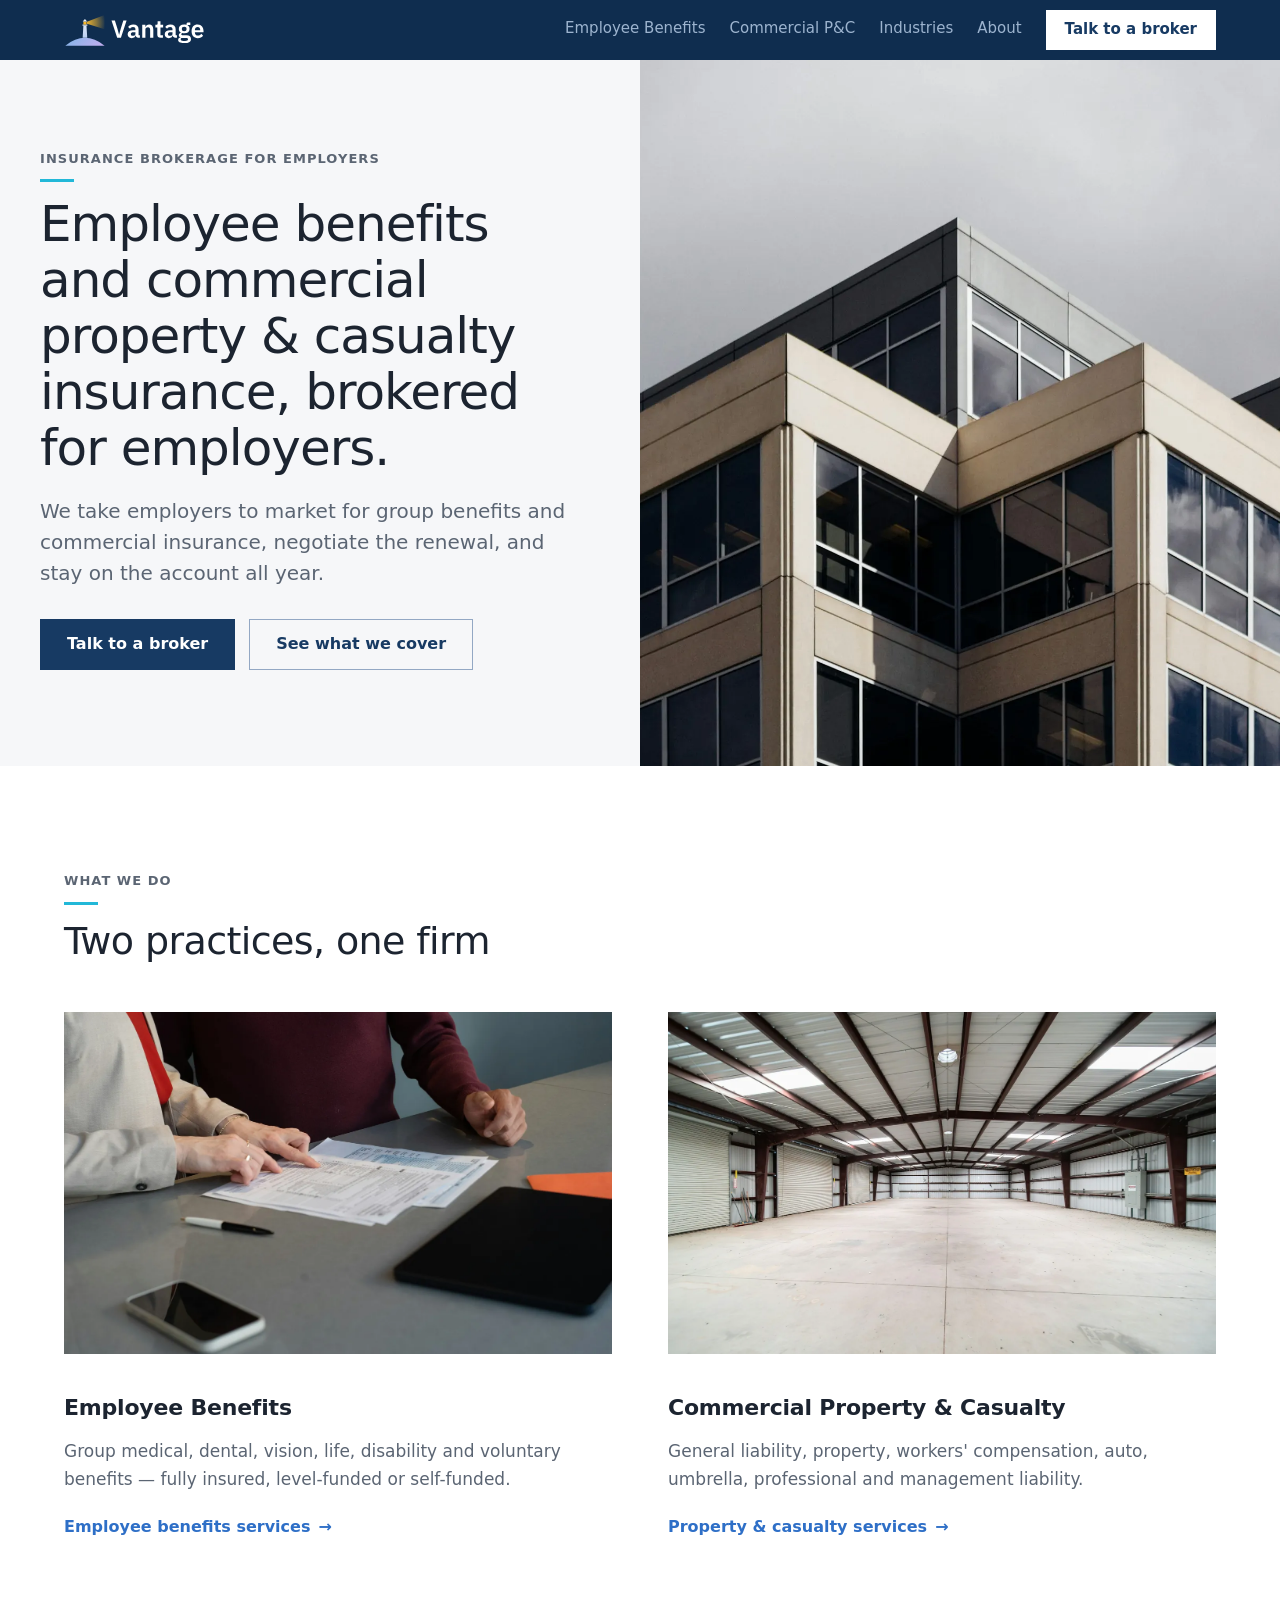
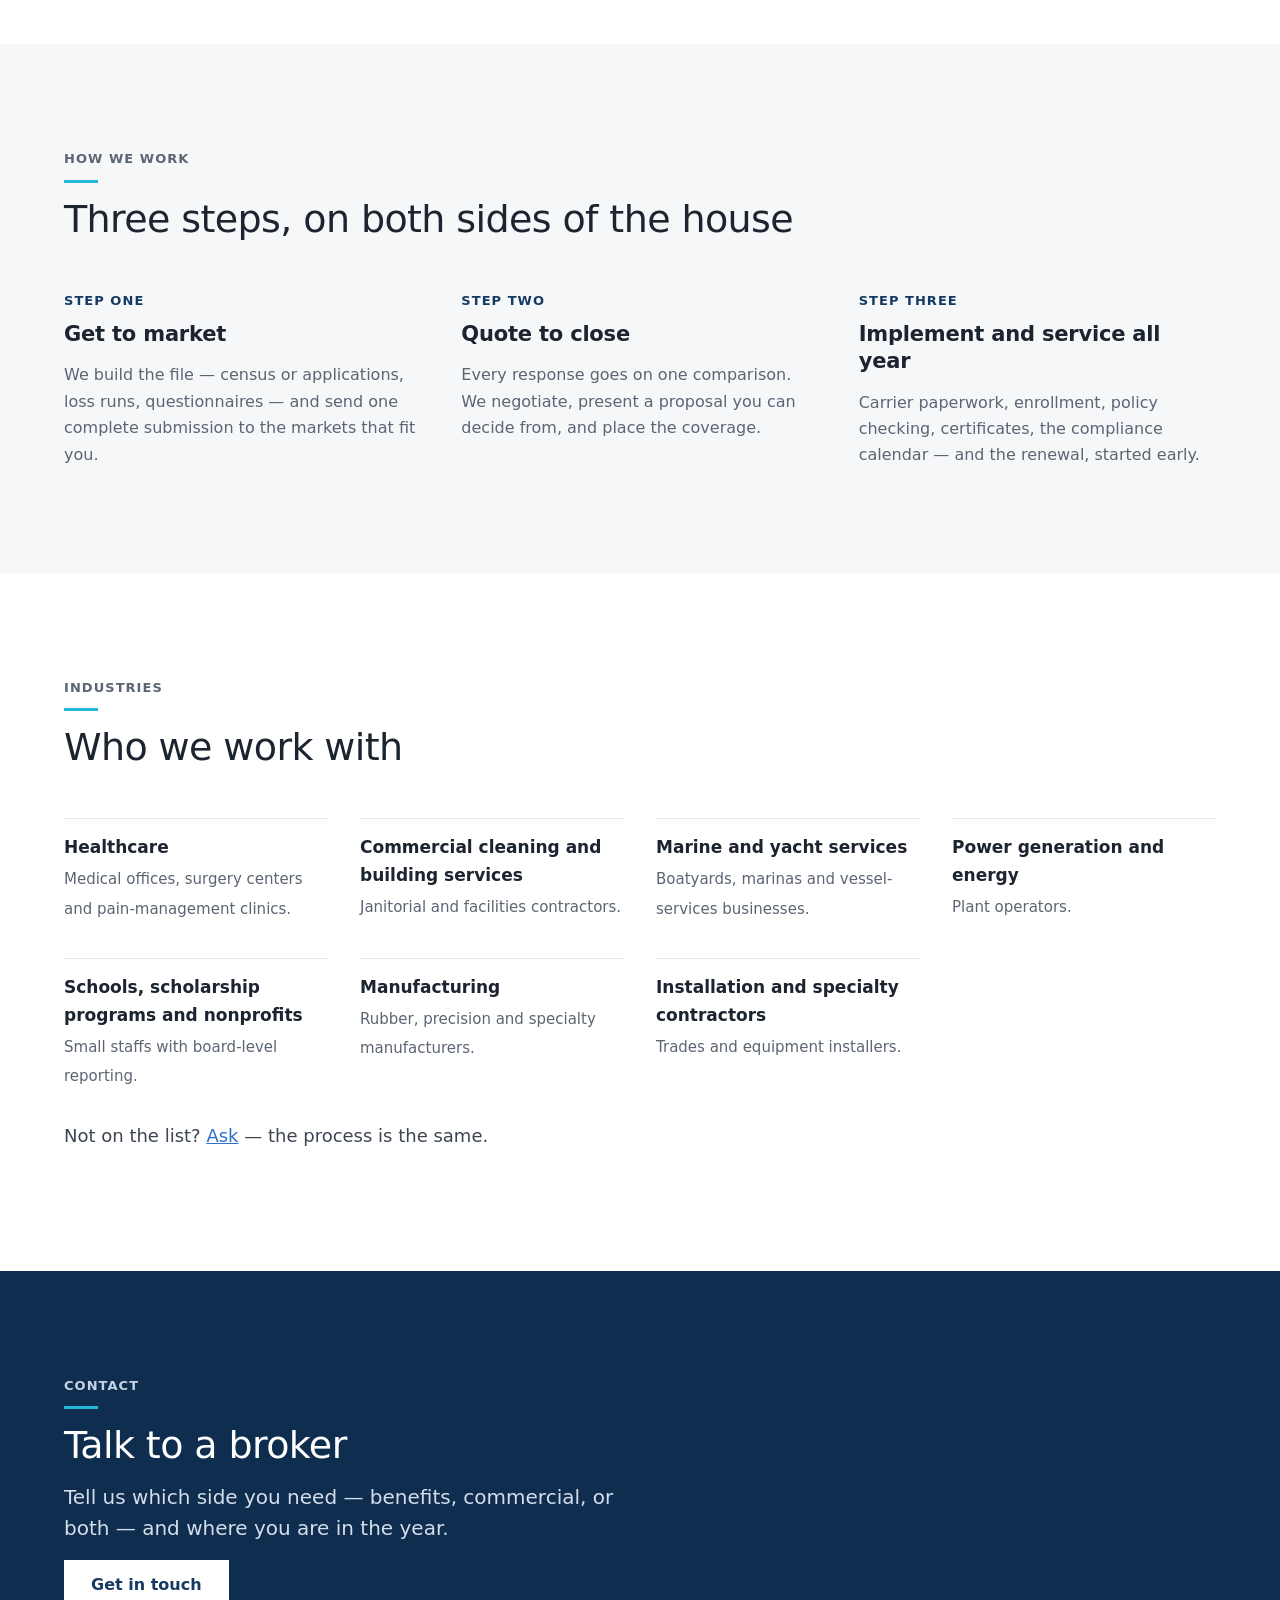
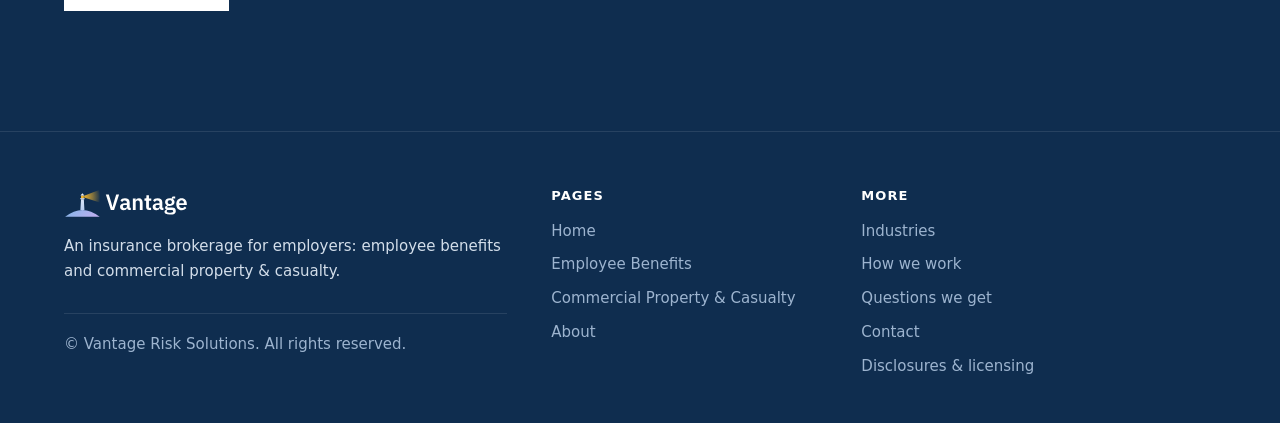
==== index.html @ 8fdfc2df "informational site" ====
<!DOCTYPE html>
<html lang="en">
<head>
  <meta charset="utf-8">
  <meta name="viewport" content="width=device-width, initial-scale=1">
  <title>Vantage Risk Solutions — Employee Benefits &amp; Commercial Property &amp; Casualty Insurance Brokerage</title>
  <meta name="description" content="Insurance brokerage for employers: group employee benefits and commercial property &amp; casualty, marketed, placed and serviced all year.">
  <meta name="theme-color" content="#0f2d4f">
  <link rel="icon" type="image/svg+xml" href="images/favicon.svg">
  <link rel="icon" type="image/png" sizes="32x32" href="images/favicon-32.png">
  <link rel="apple-touch-icon" href="images/apple-touch-icon.png">
  <link rel="stylesheet" href="styles.css">
</head>
<body>
<a class="skip-link" href="#main">Skip to content</a>

<!-- NAV — the same in all five pages. Change one, change all five. -->
<header class="nav">
  <div class="container">
    <a class="brand" href="index.html">
      <img class="brand-logo" src="images/vantage-logo-white.svg" width="217" height="52"
           alt="Vantage Risk Solutions">
    </a>
    <nav aria-label="Main">
      <ul class="nav-links" role="list">
        <li><a href="employee-benefits.html">Employee Benefits</a></li>
        <li><a href="property-casualty.html">Commercial P&amp;C</a></li>
        <li><a href="index.html#industries">Industries</a></li>
        <li><a href="about.html">About</a></li>
      </ul>
    </nav>
    <a class="btn btn-light" href="about.html#contact">Talk to a broker</a>
  </div>
</header>

<main id="main" tabindex="-1">
<section class="hero hero-lg">
  <div class="hero-inner">
    <div class="hero-copy">
      <span class="eyebrow">Insurance brokerage for employers</span>
      <h1>Employee benefits and commercial property &amp; casualty insurance, brokered for employers.</h1>
      <p class="lede">We take employers to market for group benefits and commercial insurance, negotiate the renewal, and stay on the account all year.</p>
      <div class="hero-actions">
        <a class="btn btn-primary" href="about.html#contact">Talk to a broker</a>
        <a class="btn btn-secondary" href="#practices">See what we cover</a>
      </div>
    </div>
    <div class="hero-photo">
      <img src="images/hero.webp" width="1400" height="933" alt="A modern commercial office building against an overcast sky" decoding="async" fetchpriority="high">
    </div>
  </div>
</section>

<section id="practices">
  <div class="container">
    <div class="section-head">
      <span class="eyebrow">What we do</span>
      <h2>Two practices, one firm</h2>
    </div>
    <div class="practice">
      <article class="practice-item">
        <img src="images/benefits.webp" width="1400" height="933" loading="lazy" decoding="async"
             alt="Two people at a conference table reviewing a document">
        <h3>Employee Benefits</h3>
        <p>Group medical, dental, vision, life, disability and voluntary benefits — fully insured, level-funded or self-funded.</p>
        <a class="more" href="employee-benefits.html">Employee benefits services</a>
      </article>
      <article class="practice-item">
        <img src="images/pc.webp" width="1400" height="933" loading="lazy" decoding="async"
             alt="The interior of an empty steel-frame warehouse">
        <h3>Commercial Property &amp; Casualty</h3>
        <p>General liability, property, workers' compensation, auto, umbrella, professional and management liability.</p>
        <a class="more" href="property-casualty.html">Property &amp; casualty services</a>
      </article>
    </div>
  </div>
</section>

<section id="how-we-work" class="alt">
  <div class="container">
    <div class="section-head">
      <span class="eyebrow">How we work</span>
      <h2>Three steps, on both sides of the house</h2>
    </div>
    <div class="how">
      <div>
        <span class="how-num">Step one</span>
        <h3>Get to market</h3>
        <p>We build the file — census or applications, loss runs, questionnaires — and send one complete submission to the markets that fit you.</p>
      </div>
      <div>
        <span class="how-num">Step two</span>
        <h3>Quote to close</h3>
        <p>Every response goes on one comparison. We negotiate, present a proposal you can decide from, and place the coverage.</p>
      </div>
      <div>
        <span class="how-num">Step three</span>
        <h3>Implement and service all year</h3>
        <p>Carrier paperwork, enrollment, policy checking, certificates, the compliance calendar — and the renewal, started early.</p>
      </div>
    </div>
  </div>
</section>

<section id="industries">
  <div class="container">
    <div class="section-head">
      <span class="eyebrow">Industries</span>
      <h2>Who we work with</h2>
    </div>
    <ul class="industries" role="list">
      <li><strong>Healthcare</strong><span>Medical offices, surgery centers and pain-management clinics.</span></li>
      <li><strong>Commercial cleaning and building services</strong><span>Janitorial and facilities contractors.</span></li>
      <li><strong>Marine and yacht services</strong><span>Boatyards, marinas and vessel-services businesses.</span></li>
      <li><strong>Power generation and energy</strong><span>Plant operators.</span></li>
      <li><strong>Schools, scholarship programs and nonprofits</strong><span>Small staffs with board-level reporting.</span></li>
      <li><strong>Manufacturing</strong><span>Rubber, precision and specialty manufacturers.</span></li>
      <li><strong>Installation and specialty contractors</strong><span>Trades and equipment installers.</span></li>
    </ul>
    <p>Not on the list? <a href="about.html#contact">Ask</a> — the process is the same.</p>
  </div>
</section>

<section class="contact">
  <div class="container">
    <span class="eyebrow">Contact</span>
    <h2>Talk to a broker</h2>
    <p class="lede">Tell us which side you need — benefits, commercial, or both — and where you are in the year.</p>
    <p><a class="btn btn-light" href="about.html#contact">Get in touch</a></p>
  </div>
</section>
</main>

<!-- FOOTER — the same in all five pages. Deliberately carries no placeholders:
     the contact details live once on about.html, the disclosures on legal.html. -->
<footer class="footer">
  <div class="container">
    <div>
      <a class="brand" href="index.html">
        <img class="brand-logo" src="images/vantage-logo-white.svg" width="217" height="52"
             alt="Vantage Risk Solutions">
      </a>
      <p>An insurance brokerage for employers: employee benefits and commercial property &amp; casualty.</p>
      <p class="copyright">© Vantage Risk Solutions. All rights reserved.</p>
    </div>
    <nav aria-label="Pages">
      <h3>Pages</h3>
      <ul role="list">
        <li><a href="index.html">Home</a></li>
        <li><a href="employee-benefits.html">Employee Benefits</a></li>
        <li><a href="property-casualty.html">Commercial Property &amp; Casualty</a></li>
        <li><a href="about.html">About</a></li>
      </ul>
    </nav>
    <nav aria-label="More">
      <h3>More</h3>
      <ul role="list">
        <li><a href="index.html#industries">Industries</a></li>
        <li><a href="index.html#how-we-work">How we work</a></li>
        <li><a href="about.html#faq">Questions we get</a></li>
        <li><a href="about.html#contact">Contact</a></li>
        <li><a href="legal.html">Disclosures &amp; licensing</a></li>
      </ul>
    </nav>
  </div>
</footer>
</body>
</html>
---- styles.css ----
/* Vantage Risk Solutions — brokerage website
   Shared by every page. No external requests of any kind: no fonts, scripts,
   analytics or images are fetched from anywhere.

   The visual system follows alliant.com, which the firm named as the reference:
   three surfaces (white, one grey tint, one navy band), square corners
   everywhere, big headings at regular weight, small heavy eyebrows, generous
   section padding, and photography shown clean with no scrim over it — text
   legibility comes from a solid panel BESIDE the photo, never from darkening
   it. Brand colours are the logo's own. */

:root {
  /* Ink */
  --ink: #1c2430;        /* headings */
  --body: #3c4551;       /* body copy — softer than black, as Alliant does */
  --ink2: #5b6573;       /* secondary */
  /* Brand — from the logo kit */
  --navy: #173a63;
  --navy-dark: #0f2d4f;
  --blue: #2e6fc7;
  --cyan: #22b8d8;
  --beacon: #f5b82e;
  --nav-link: #9db4cf;
  /* Surfaces — only three, plus white */
  --page: #f6f7f9;
  --card: #ffffff;
  --border: #e6e8ec;
  /* Placeholders (amber, darkened to clear 4.5:1) */
  --amber: #8a5a00;
  --amber-bg: #faf0d7;
  --green: #1f8a5b;
  /* Type — IBM Plex Sans is the brand font (the logo wordmark is Plex
     SemiBold). It renders wherever installed and falls back to the same
     humanist class; no font file is fetched. */
  --font-sans: 'IBM Plex Sans', system-ui, -apple-system, 'Segoe UI', Roboto, sans-serif;
  /* Scale */
  --container: 1200px;
  --gutter: 24px;
  --nav-h: 60px;
  --pad: 104px;          /* vertical section padding */
}

/* ---------- Base ---------- */
*, *::before, *::after { box-sizing: border-box; }
html { -webkit-text-size-adjust: 100%; }
@media (prefers-reduced-motion: no-preference) { html { scroll-behavior: smooth; } }
body {
  margin: 0;
  font-family: var(--font-sans);
  font-size: 18px;
  line-height: 1.65;
  color: var(--body);
  background: var(--card);
}
img, svg { max-width: 100%; height: auto; display: block; }
a { color: var(--blue); }
a:hover { color: var(--navy); }

/* Big and light; never bold the large type. */
h1, h2, h3, h4 { color: var(--ink); margin: 0 0 14px; }
h1 { font-size: clamp(34px, 5vw, 50px); font-weight: 400; letter-spacing: -1px; line-height: 1.12; }
h2 { font-size: clamp(27px, 3.4vw, 38px); font-weight: 400; letter-spacing: -0.6px; line-height: 1.18; }
h3 { font-size: 22px; font-weight: 600; letter-spacing: -0.2px; line-height: 1.3; margin-top: 40px; }
h4 { font-size: 13px; font-weight: 700; text-transform: uppercase; letter-spacing: 0.08em;
     color: var(--navy); margin: 0 0 12px; }
p { margin: 0 0 16px; }
ul, ol { margin: 0 0 16px; padding-left: 22px; }
li { margin-bottom: 7px; }
strong { font-weight: 600; color: var(--ink); }
address { font-style: normal; }
:focus-visible { outline: 2px solid var(--blue); outline-offset: 2px; }
#main:focus { outline: none; }
[id] { scroll-margin-top: calc(var(--nav-h) + 16px); }

.container { max-width: var(--container); margin: 0 auto; padding: 0 var(--gutter); }
.skip-link {
  position: absolute; left: 8px; top: -60px; z-index: 200;
  background: var(--card); color: var(--navy); padding: 8px 12px; border: 1px solid var(--border);
}
.skip-link:focus { top: 8px; }

/* Small heavy label above a heading, with the logo's cyan rule under it. */
.eyebrow {
  display: block; font-size: 13px; font-weight: 700; text-transform: uppercase;
  letter-spacing: 0.08em; color: var(--ink2); margin-bottom: 14px;
}
.eyebrow::after {
  content: ""; display: block; width: 34px; height: 3px;
  background: var(--cyan); margin-top: 10px;
}
.lede { font-size: 20px; line-height: 1.55; color: var(--ink2); max-width: 46ch; }
.section-head { margin-bottom: 48px; }
.section-head .lede { margin-bottom: 0; }
.note { font-size: 15px; color: var(--ink2); border-left: 3px solid var(--border);
        padding-left: 14px; margin-top: 24px; max-width: 62ch; }

/* A fact the team still has to supply. Filling one = deleting the span.
   Must wrap: a long placeholder set nowrap once forced a column wider than a phone. */
.ph {
  background: var(--amber-bg); color: var(--amber);
  border: 1px dashed var(--amber); padding: 0 5px; font-weight: 500; font-size: 0.95em;
}

/* ---------- Buttons — square, one accent ---------- */
.btn {
  display: inline-block; padding: 14px 26px; border: 1px solid transparent;
  font: inherit; font-weight: 600; font-size: 16px; line-height: 1.3;
  text-decoration: none; cursor: pointer; text-align: center;
}
.btn-primary { background: var(--navy); color: #fff; }
.btn-primary:hover { background: var(--navy-dark); color: #fff; }
.btn-secondary { background: transparent; color: var(--navy); border-color: #93a8c4; }
.btn-secondary:hover { background: var(--card); color: var(--navy); border-color: var(--navy); }
.btn-light { background: var(--card); color: var(--navy); }
.btn-light:hover { background: #e8f0fb; color: var(--navy); }

/* Text link with an arrow that slides on hover — Alliant's one CTA flourish. */
.more {
  display: inline-block; font-weight: 600; font-size: 16px; text-decoration: none;
  color: var(--blue);
}
.more::after {
  content: "→"; display: inline-block; margin-left: 8px;
  transition: margin-left .2s linear;
}
.more:hover { color: var(--navy); }
.more:hover::after { margin-left: 16px; }

/* ---------- Sticky nav ---------- */
.nav { position: sticky; top: 0; z-index: 100; background: var(--navy-dark); }
.nav .container { display: flex; align-items: center; gap: 24px; min-height: var(--nav-h); }
/* The logo carries its own wordmark, so the brand is the image alone.
   The kit's rule: 32-48px tall in a header, never below 24px. */
.brand { display: flex; align-items: center; text-decoration: none; flex: 0 0 auto; }
.brand-logo { height: 34px; width: auto; }
.nav nav { margin-left: auto; min-width: 0; }
.nav-links { list-style: none; margin: 0; padding: 0; display: flex; gap: 24px; }
.nav-links a { color: var(--nav-link); text-decoration: none; font-size: 15px;
               font-weight: 500; white-space: nowrap; padding: 4px 0; }
.nav-links a:hover { color: #fff; }
.nav-links a[aria-current="page"] { color: #fff; box-shadow: inset 0 -2px 0 var(--cyan); }
.nav .btn { flex: 0 0 auto; padding: 9px 18px; font-size: 15px; }
.nav :focus-visible { outline-color: #fff; }

/* ---------- Hero: a solid panel beside a clean photo ----------
   The photo bleeds to the right edge; the copy's left edge lines up with the
   container. max() keeps that alignment without the fragile fixed-pixel gutter
   Alliant uses. The photo is never darkened — contrast comes from the panel. */
.hero { background: var(--page); padding: 0; }   /* the photo runs edge to edge */
.hero-inner { display: grid; grid-template-columns: 1fr 1fr; align-items: stretch; }
.hero-copy {
  align-self: center;
  padding: 88px 56px 96px max(var(--gutter), calc((100vw - var(--container)) / 2));
}
/* The cell stretches to the row; the image is absolute so it fills that height
   whatever the copy does. Definite height is what `object-fit` needs. */
.hero-photo { position: relative; background: #dfe6ef; }
.hero-photo img { position: absolute; inset: 0; width: 100%; height: 100%; object-fit: cover; }
.hero h1 { margin-bottom: 20px; }
.hero .lede { margin-bottom: 30px; }
.hero-actions { display: flex; flex-wrap: wrap; gap: 14px; }
/* Shorter variant for the interior pages. */
.hero-sm .hero-inner { min-height: 320px; }
.hero-sm .hero-copy { padding-top: 56px; padding-bottom: 60px; }
.hero-sm .lede { margin-bottom: 0; }
.hero-lg .hero-inner { min-height: 560px; }

/* ---------- Sections ---------- */
section { padding: var(--pad) 0; }
.alt { background: var(--page); }

/* Practice cards — no box: photo, gap, title, one sentence, arrow link. */
.practice { display: grid; grid-template-columns: 1fr 1fr; gap: 56px; }
.practice-item img { width: 100%; aspect-ratio: 16 / 10; object-fit: cover; }
.practice-item h2 { font-size: 26px; font-weight: 600; letter-spacing: -0.2px; margin: 26px 0 12px; }
.practice-item p { font-size: 17px; color: var(--ink2); margin-bottom: 18px; }

/* Line lists — grouped by a navy top rule rather than a card. */
.groups { display: grid; grid-template-columns: repeat(auto-fit, minmax(min(320px, 100%), 1fr)); gap: 40px 40px; }
.groups > div { border-top: 2px solid var(--navy); padding-top: 16px; }
.groups ul { list-style: none; margin: 0; padding: 0; }
.groups li { margin: 0 0 9px; font-size: 16px; }
.groups li small { display: block; color: var(--ink2); font-size: 14px; line-height: 1.45; margin-top: 2px; }

/* Tinted blocks for the funding models etc. */
.tiles { display: grid; grid-template-columns: repeat(3, 1fr); gap: 24px; }
.tile { background: var(--page); padding: 26px 28px; }
.alt .tile { background: var(--card); }
.tile h4 { color: var(--navy); }
.tile p { margin: 0; font-size: 16px; }

/* Numbered process steps keep their numbers — the order is the point. */
.steps { padding-left: 26px; max-width: 74ch; }
.steps li { margin-bottom: 12px; }
.steps li::marker { color: var(--navy); font-weight: 600; }
.steps li strong { color: var(--ink); }

.two-col { display: grid; grid-template-columns: 1fr 1fr; gap: 48px; }
.checks { list-style: none; padding: 0; margin: 0; }
.checks li { position: relative; padding-left: 28px; margin-bottom: 10px; font-size: 16px; }
.checks li::before { content: "✓"; position: absolute; left: 0; top: 0; color: var(--green); font-weight: 700; }

/* Industries */
.industries { list-style: none; padding: 0; margin: 0 0 24px;
              display: grid; grid-template-columns: repeat(auto-fit, minmax(min(260px, 100%), 1fr)); gap: 28px 32px; }
.industries li { border-top: 1px solid var(--border); padding-top: 14px; }
.industries li strong { display: block; color: var(--ink); font-size: 17px; margin-bottom: 2px; }
.industries li span { font-size: 15px; color: var(--ink2); }

/* How we work */
.how { display: grid; grid-template-columns: repeat(3, 1fr); gap: 40px; }
/* Navy, not cyan: cyan is 2.36:1 on white — fine for a rule, not for type. */
.how-num { display: block; font-size: 13px; font-weight: 700; letter-spacing: 0.08em;
           color: var(--navy); margin-bottom: 10px; text-transform: uppercase; }
.how h3 { margin-top: 0; font-size: 21px; }
.how p { font-size: 16px; color: var(--ink2); margin: 0; }

/* FAQ */
.faq h3 { font-size: 19px; margin-top: 34px; }
.faq h3:first-of-type { margin-top: 0; }
.faq p { max-width: 68ch; }

/* About */
.about-grid { display: grid; grid-template-columns: 5fr 7fr; gap: 56px; align-items: start; }
.about-grid > div { min-width: 0; }
.partners { margin-top: 40px; padding-top: 28px; border-top: 1px solid var(--border); }
.partners h3 { margin-top: 0; }

/* Contact band — the one navy section */
.contact { background: var(--navy-dark); color: #fff; }
.contact h2, .contact h3 { color: #fff; }
.contact .eyebrow { color: #c4d4e6; }
.contact .lede { color: #d3deea; }
.contact a { color: #fff; }
/* ...but the light button keeps navy text: `.contact a` would otherwise win on
   specificity and paint white-on-white. */
.contact .btn-light { color: var(--navy); }
.contact .btn-light:hover { color: var(--navy); }
.contact address { display: grid; grid-template-columns: repeat(auto-fit, minmax(min(210px, 100%), 1fr));
                   gap: 20px 28px; margin: 32px 0 40px; }
.contact address > div { border-top: 1px solid rgba(255,255,255,.22); padding-top: 12px; }
.contact address span:first-child { display: block; font-size: 12px; text-transform: uppercase;
                                    letter-spacing: 0.08em; color: var(--nav-link); margin-bottom: 4px; }
.contact .checks li::before { color: #7fd1a5; }
.phi { background: rgba(255,255,255,.07); border-left: 3px solid var(--beacon);
       padding: 14px 18px; margin-top: 8px; font-size: 16px; }
.contact :focus-visible { outline-color: #fff; }

/* Footer — compact; the disclosures live on legal.html */
.footer { background: var(--navy-dark); color: #d3deea; border-top: 1px solid rgba(255,255,255,.1);
          padding: 56px 0 36px; font-size: 15px; }
.footer .container { display: grid; grid-template-columns: 5fr 3fr 4fr; gap: 44px; }
.footer h3 { color: #fff; font-size: 13px; text-transform: uppercase; letter-spacing: 0.08em;
             margin: 0 0 14px; font-weight: 700; }
.footer ul { list-style: none; margin: 0; padding: 0; }
.footer li { margin-bottom: 9px; }
.footer a { color: var(--nav-link); text-decoration: none; }
.footer a:hover { color: #fff; }
.footer .brand { margin-bottom: 16px; }
.footer .brand-logo { height: 30px; }
.footer p { font-size: 15px; }
.copyright { margin-top: 30px; padding-top: 18px; border-top: 1px solid rgba(255,255,255,.1);
             color: var(--nav-link); font-size: 14px; }

/* Legal page */
.legal h3 { font-size: 19px; margin-top: 36px; }
.legal h3:first-of-type { margin-top: 0; }
.legal p { max-width: 70ch; font-size: 16px; }

/* ---------- Responsive ---------- */
@media (max-width: 1024px) {
  :root { --pad: 78px; }
  .about-grid { grid-template-columns: 1fr; gap: 18px; }
  .footer .container { grid-template-columns: 1fr 1fr; }
  .practice { gap: 40px; }
}
/* The one-row nav needs ~1000px; below that it becomes two rows: brand + button,
   then the links as a horizontal scroll strip. No burger, no script — every link
   stays a real anchor. --nav-h moves with it so anchor targets still clear it. */
@media (max-width: 1000px) {
  :root { --nav-h: 96px; }
  .nav .container { flex-wrap: wrap; gap: 0 12px; }
  .brand { min-height: 56px; }
  .nav .btn { margin-left: auto; }
  .nav nav { order: 3; flex: 1 0 100%; margin: 0 calc(-1 * var(--gutter)); }
  .nav-links { padding: 0 32px 10px var(--gutter); overflow-x: auto; overflow-y: hidden;
               -webkit-overflow-scrolling: touch; scrollbar-width: none; }
  .nav-links::-webkit-scrollbar { display: none; }
}
@media (max-width: 860px) {
  .hero-inner, .hero-lg .hero-inner, .hero-sm .hero-inner { grid-template-columns: 1fr; min-height: 0; }
  .hero-photo { aspect-ratio: 16 / 9; }   /* definite height for the absolute img */
  .hero-copy { padding: 40px var(--gutter) 48px; }
  .hero-sm .hero-copy { padding-top: 36px; padding-bottom: 40px; }
  .practice, .tiles, .how, .two-col { grid-template-columns: 1fr; }
  .practice { gap: 48px; }
}
@media (max-width: 760px) {
  :root { --gutter: 16px; --pad: 64px; }
  .lede { font-size: 18px; }
  .footer .container { grid-template-columns: 1fr; gap: 30px; }
  .btn { display: block; width: 100%; }
  .nav .btn, .more { display: inline-block; width: auto; }
}
@media (max-width: 400px) {
  .brand-logo { height: 28px; }     /* still above the kit's 24px floor */
  .nav .btn { padding: 8px 14px; font-size: 14px; }
}

/* ---------- Motion and print ---------- */
@media (prefers-reduced-motion: reduce) {
  html { scroll-behavior: auto; }
  *, *::before, *::after { transition: none !important; animation: none !important; }
}
@media print {
  .nav, .hero-photo, .btn, .hero-actions, .skip-link { display: none !important; }
  body { background: #fff; color: #000; font-size: 12pt; }
  section { padding: 18pt 0; }
  .tile, .industries li, .groups > div, .steps > li { break-inside: avoid; }
  .tile { background: #fff; border: 1px solid #999; }
  .hero-copy { padding: 0 0 12pt !important; }
  .contact, .footer { background: #fff; color: #000; }
  .contact h2, .contact h3, .footer h3 { color: #000; }
  .contact .lede, .contact .eyebrow, .contact address span:first-child,
  .copyright, .footer a, .contact a { color: #000 !important; }
}
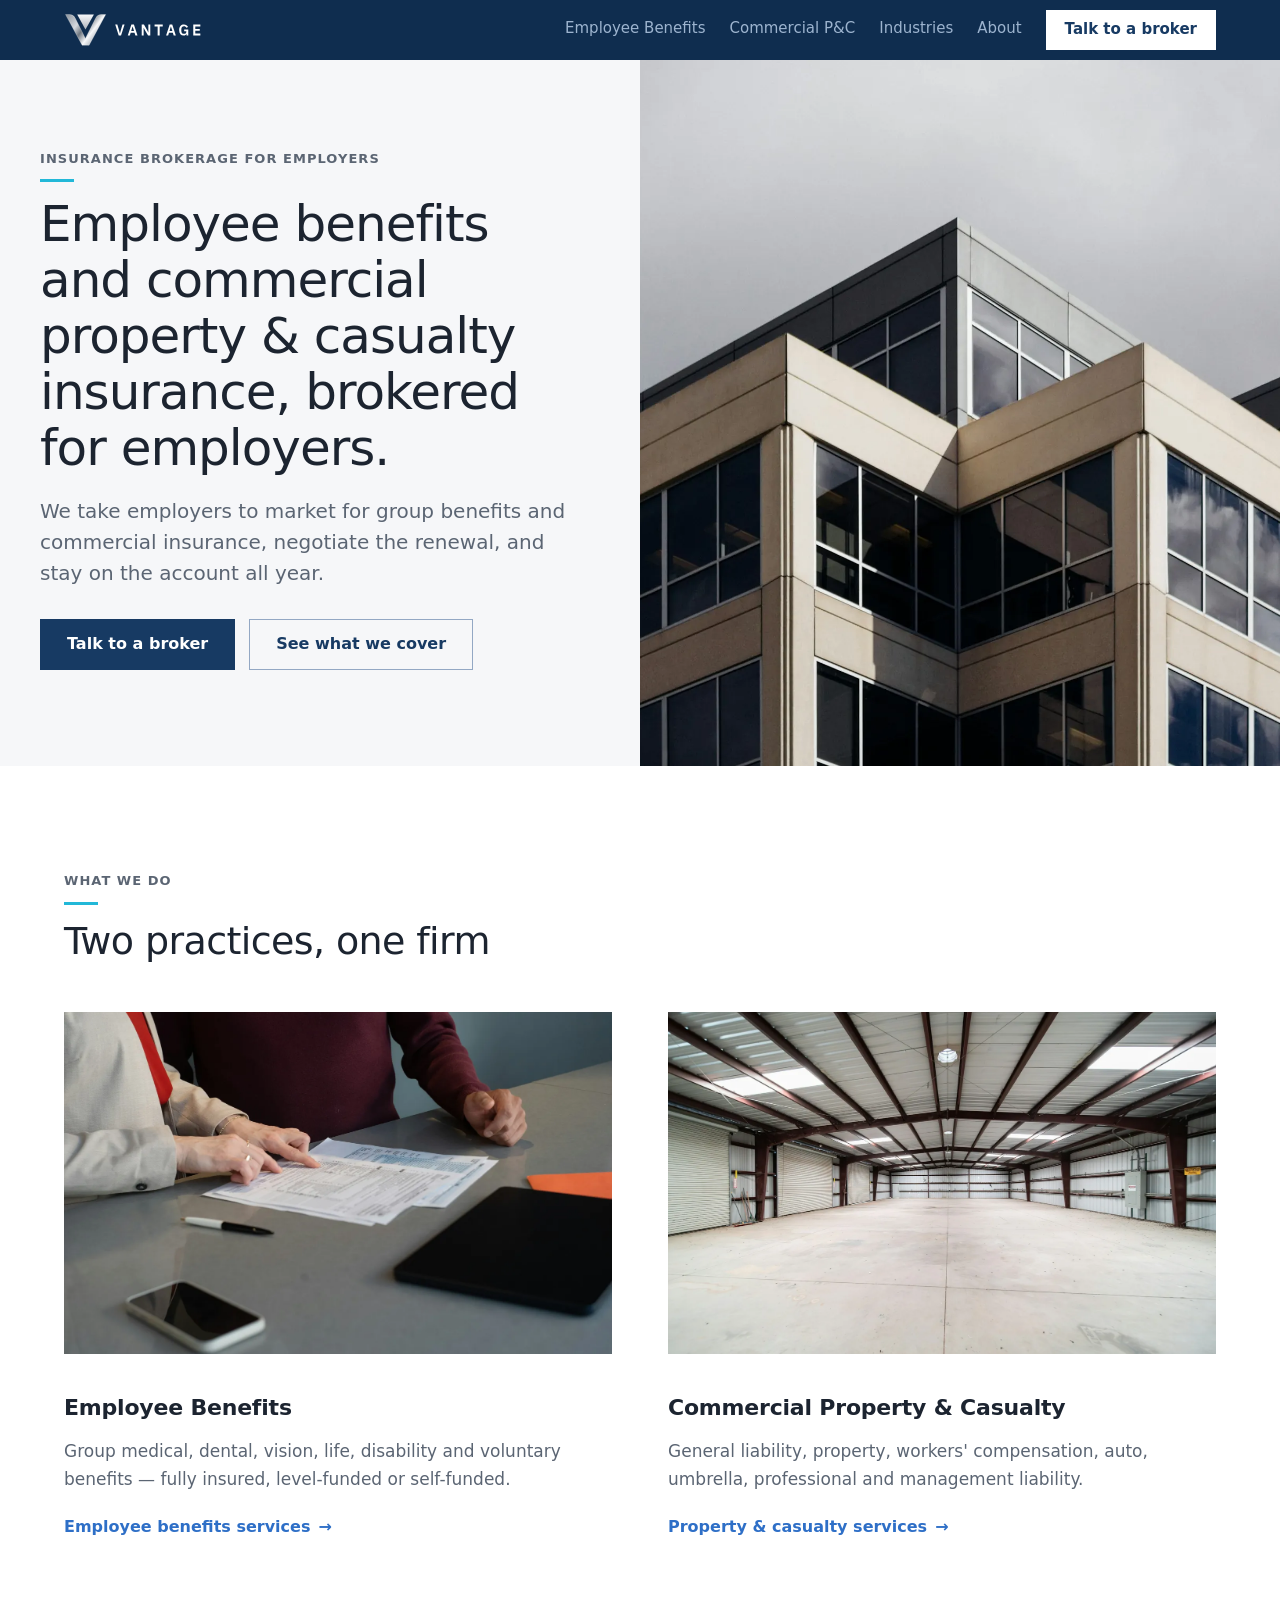
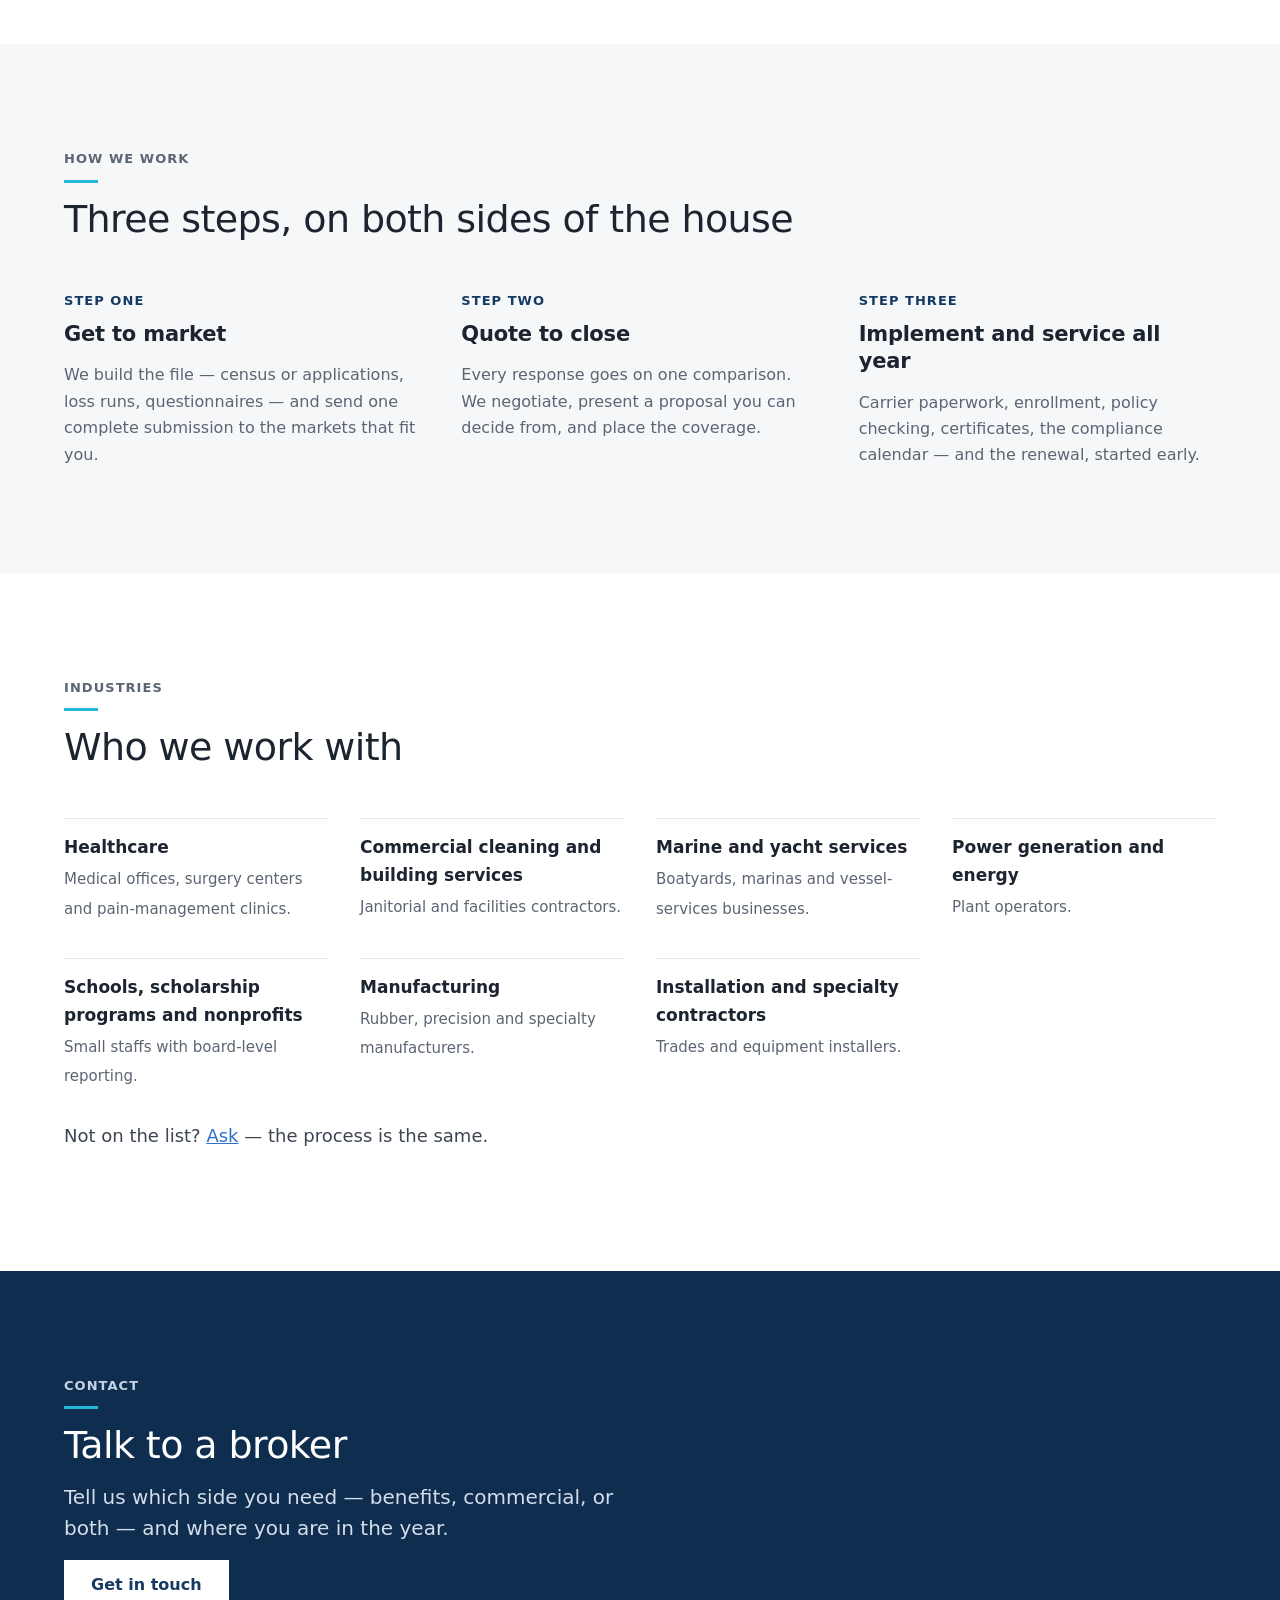
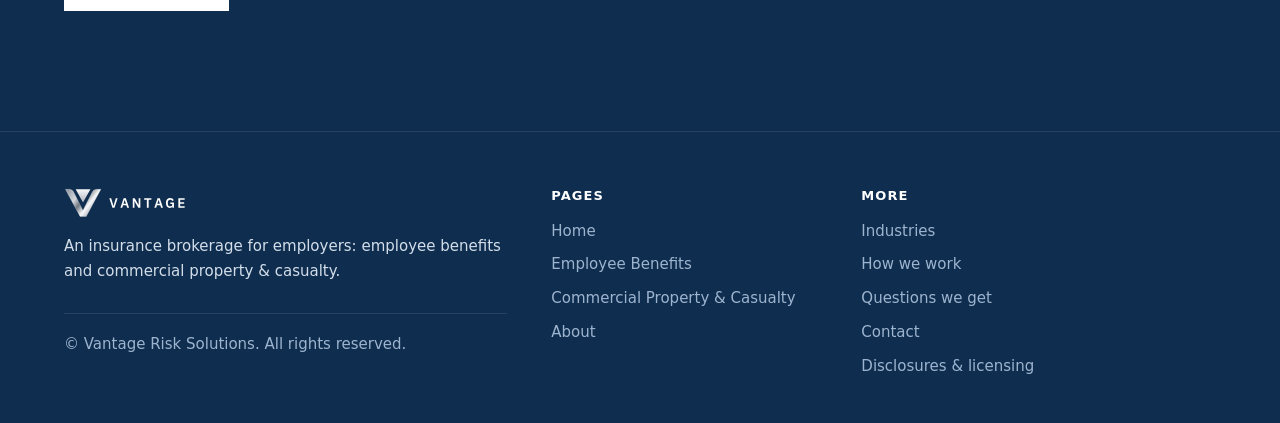
==== commit 9a5bad03: "updates" ====
--- a/index.html
+++ b/index.html
@@ -6,9 +6,9 @@
   <title>Vantage Risk Solutions — Employee Benefits &amp; Commercial Property &amp; Casualty Insurance Brokerage</title>
   <meta name="description" content="Insurance brokerage for employers: group employee benefits and commercial property &amp; casualty, marketed, placed and serviced all year.">
   <meta name="theme-color" content="#0f2d4f">
-  <link rel="icon" type="image/svg+xml" href="images/favicon.svg">
-  <link rel="icon" type="image/png" sizes="32x32" href="images/favicon-32.png">
-  <link rel="apple-touch-icon" href="images/apple-touch-icon.png">
+  <link rel="icon" type="image/svg+xml" href="images/vantage-silver-v/favicon.svg">
+  <link rel="icon" type="image/png" sizes="32x32" href="images/vantage-silver-v/favicon-32.png">
+  <link rel="apple-touch-icon" href="images/vantage-silver-v/apple-touch-icon.png">
   <link rel="stylesheet" href="styles.css">
 </head>
 <body>
@@ -18,7 +18,7 @@
 <header class="nav">
   <div class="container">
     <a class="brand" href="index.html">
-      <img class="brand-logo" src="images/vantage-logo-white.svg" width="217" height="52"
+      <img class="brand-logo" src="images/vantage-silver-v/vantage-logo-white.svg" width="180" height="44"
            alt="Vantage Risk Solutions">
     </a>
     <nav aria-label="Main">
@@ -137,7 +137,7 @@
   <div class="container">
     <div>
       <a class="brand" href="index.html">
-        <img class="brand-logo" src="images/vantage-logo-white.svg" width="217" height="52"
+        <img class="brand-logo" src="images/vantage-silver-v/vantage-logo-white.svg" width="180" height="44"
              alt="Vantage Risk Solutions">
       </a>
       <p>An insurance brokerage for employers: employee benefits and commercial property &amp; casualty.</p>
--- a/styles.css
+++ b/styles.css
@@ -14,7 +14,7 @@
   --ink: #1c2430;        /* headings */
   --body: #3c4551;       /* body copy — softer than black, as Alliant does */
   --ink2: #5b6573;       /* secondary */
-  /* Brand — from the logo kit */
+  /* Brand — from the lighthouse logo kit, kept when the silver V became the logo */
   --navy: #173a63;
   --navy-dark: #0f2d4f;
   --blue: #2e6fc7;
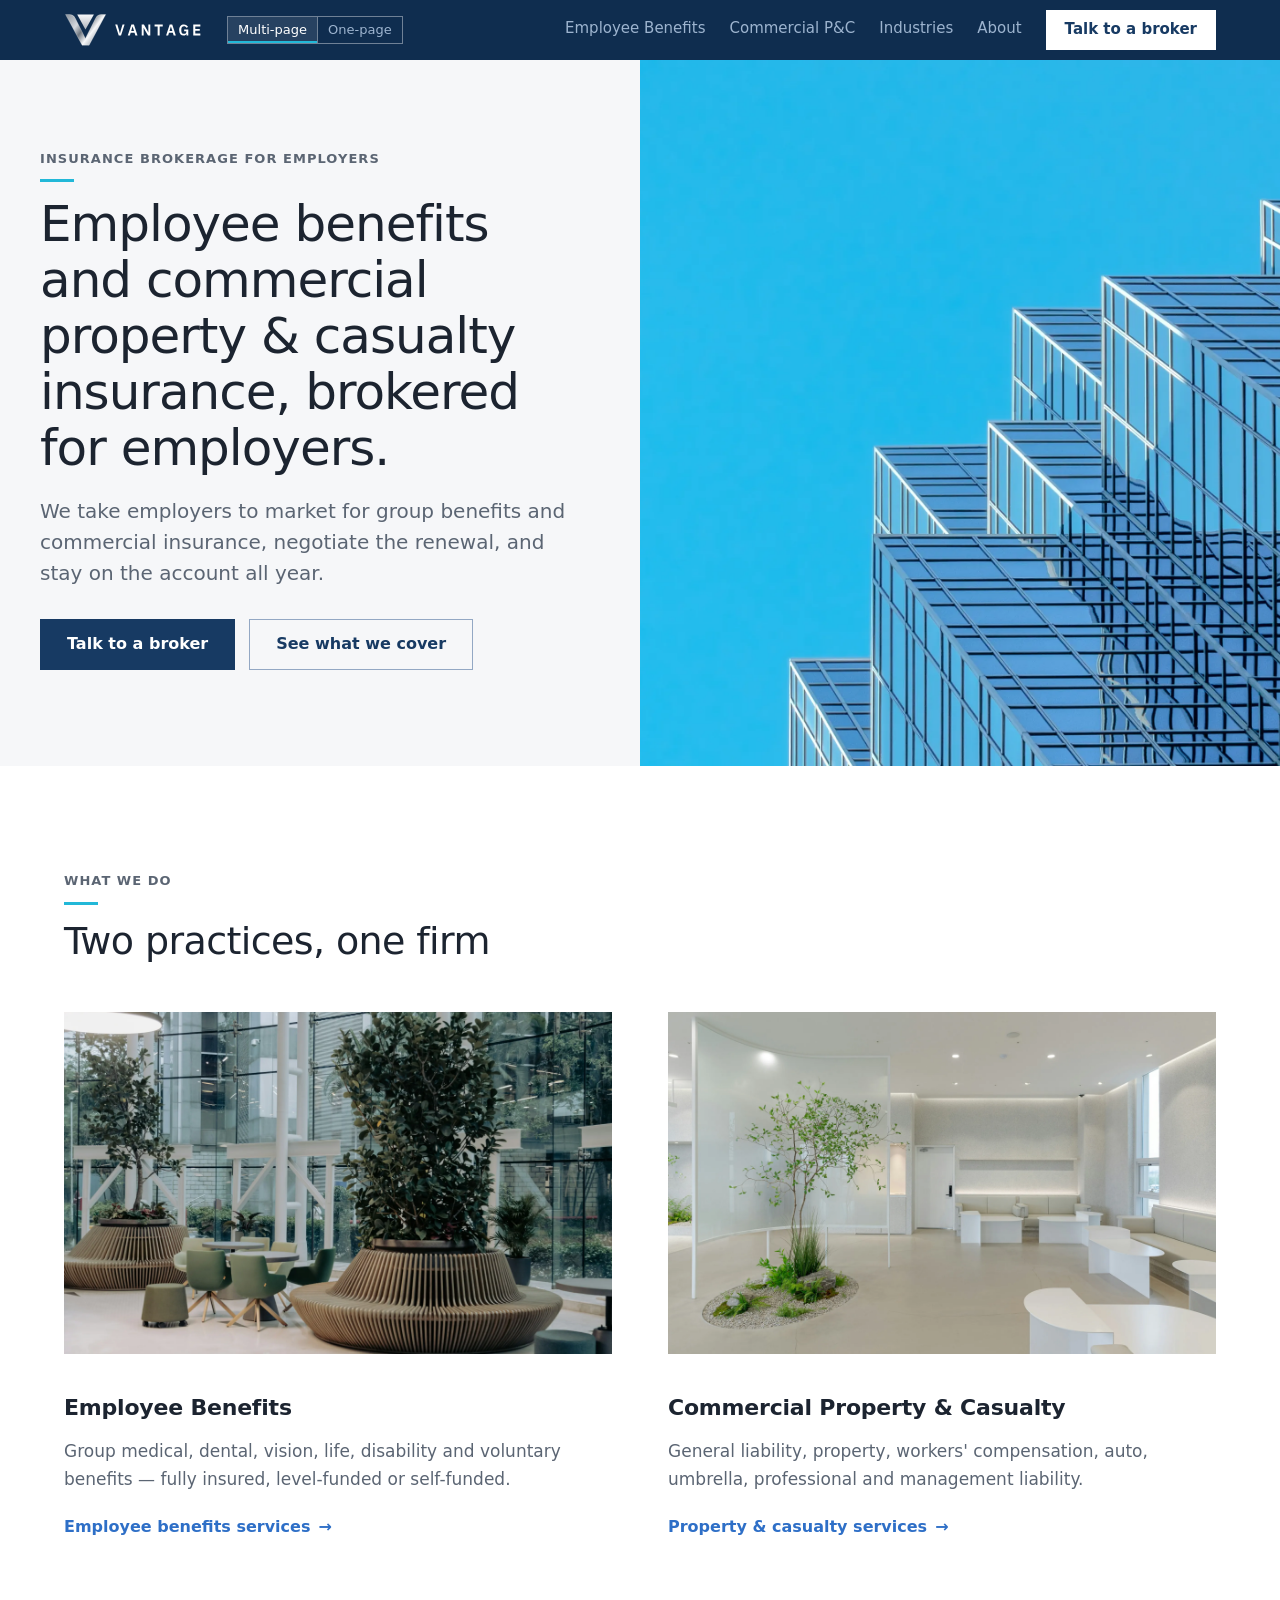
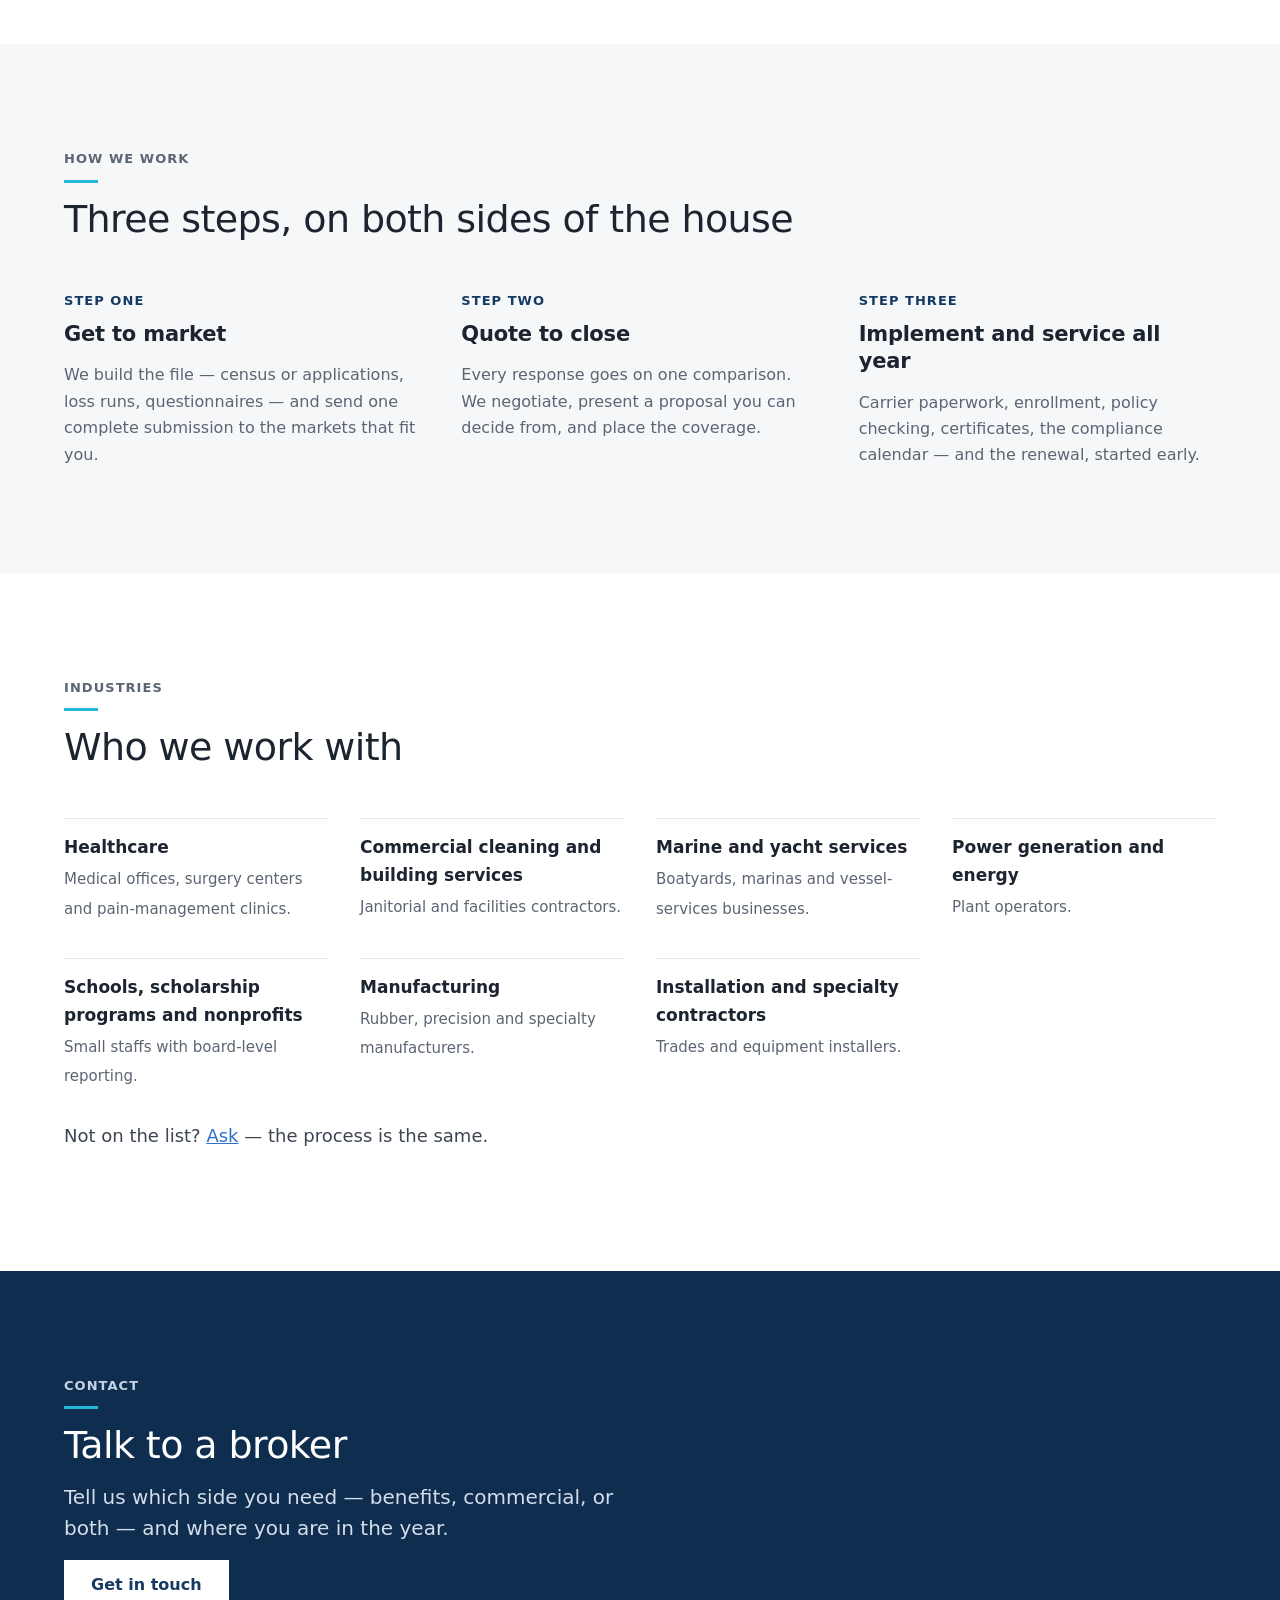
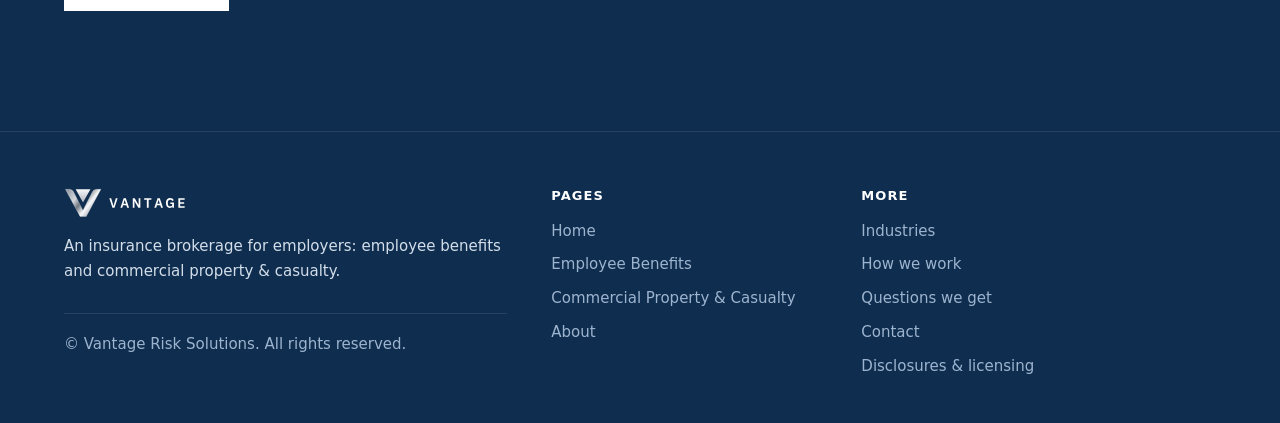
==== commit d81f5581: "one-page toggle" ====
--- a/index.html
+++ b/index.html
@@ -14,13 +14,17 @@
 <body>
 <a class="skip-link" href="#main">Skip to content</a>
 
-<!-- NAV — the same in all five pages. Change one, change all five. -->
+<!-- NAV — copied into all six pages. Per page only aria-current="page" on the page's own link and the One-page link's #section differ; on one-page.html the links point at its sections, except the switch's Multi-page link. -->
 <header class="nav">
   <div class="container">
     <a class="brand" href="index.html">
       <img class="brand-logo" src="images/vantage-silver-v/vantage-logo-white.svg" width="180" height="44"
            alt="Vantage Risk Solutions">
     </a>
+    <div class="layout-switch" role="group" aria-label="Site layout">
+      <span aria-current="true">Multi-page</span>
+      <a href="one-page.html">One-page</a>
+    </div>
     <nav aria-label="Main">
       <ul class="nav-links" role="list">
         <li><a href="employee-benefits.html">Employee Benefits</a></li>
@@ -46,7 +50,7 @@
       </div>
     </div>
     <div class="hero-photo">
-      <img src="images/hero.webp" width="1400" height="933" alt="A modern commercial office building against an overcast sky" decoding="async" fetchpriority="high">
+      <img src="images/hero.webp" width="2400" height="1600" alt="A glass office tower with a stepped facade against a clear blue sky" decoding="async" fetchpriority="high">
     </div>
   </div>
 </section>
@@ -59,15 +63,15 @@
     </div>
     <div class="practice">
       <article class="practice-item">
-        <img src="images/benefits.webp" width="1400" height="933" loading="lazy" decoding="async"
-             alt="Two people at a conference table reviewing a document">
+        <img src="images/benefits.webp" width="2400" height="1600" loading="lazy" decoding="async"
+             alt="A bright atrium with trees in round wooden planters and green chairs">
         <h3>Employee Benefits</h3>
         <p>Group medical, dental, vision, life, disability and voluntary benefits — fully insured, level-funded or self-funded.</p>
         <a class="more" href="employee-benefits.html">Employee benefits services</a>
       </article>
       <article class="practice-item">
-        <img src="images/pc.webp" width="1400" height="933" loading="lazy" decoding="async"
-             alt="The interior of an empty steel-frame warehouse">
+        <img src="images/pc.webp" width="2400" height="1600" loading="lazy" decoding="async"
+             alt="A bright white clinic waiting area with a small tree and bench seating">
         <h3>Commercial Property &amp; Casualty</h3>
         <p>General liability, property, workers' compensation, auto, umbrella, professional and management liability.</p>
         <a class="more" href="property-casualty.html">Property &amp; casualty services</a>
@@ -131,8 +135,8 @@
 </section>
 </main>
 
-<!-- FOOTER — the same in all five pages. Deliberately carries no placeholders:
-     the contact details live once on about.html, the disclosures on legal.html. -->
+<!-- FOOTER — the same in all five pages; one-page.html has a copy whose links point at its sections.
+     Deliberately carries no placeholders: contact details live on about.html, disclosures on legal.html, and one-page.html repeats both. -->
 <footer class="footer">
   <div class="container">
     <div>
--- a/styles.css
+++ b/styles.css
@@ -58,7 +58,7 @@
 
 /* Big and light; never bold the large type. */
 h1, h2, h3, h4 { color: var(--ink); margin: 0 0 14px; }
-h1 { font-size: clamp(34px, 5vw, 50px); font-weight: 400; letter-spacing: -1px; line-height: 1.12; }
+h1, .chapter-title { font-size: clamp(34px, 5vw, 50px); font-weight: 400; letter-spacing: -1px; line-height: 1.12; }
 h2 { font-size: clamp(27px, 3.4vw, 38px); font-weight: 400; letter-spacing: -0.6px; line-height: 1.18; }
 h3 { font-size: 22px; font-weight: 600; letter-spacing: -0.2px; line-height: 1.3; margin-top: 40px; }
 h4 { font-size: 13px; font-weight: 700; text-transform: uppercase; letter-spacing: 0.08em;
@@ -141,6 +141,17 @@
 .nav-links a[aria-current="page"] { color: #fff; box-shadow: inset 0 -2px 0 var(--cyan); }
 .nav .btn { flex: 0 0 auto; padding: 9px 18px; font-size: 15px; }
 .nav :focus-visible { outline-color: #fff; }
+/* Multi-page | One-page: one link and one marked-current label, dressed as a square switch; no
+   script. The current layout is marked the way the nav marks the current page (white + cyan rule),
+   so it never competes with the white "Talk to a broker" button. On #0f2d4f: links 6.5:1 ·
+   current #fff on its fill 10.3:1 · cyan rule 4.4:1 on its fill (5.9:1 on the bar) · frame 3.5:1. */
+.layout-switch { display: flex; flex: 0 0 auto; border: 1px solid rgba(255,255,255,.4);
+                 font-size: 13px; font-weight: 500; line-height: 18px; white-space: nowrap; }
+.layout-switch > * { padding: 4px 10px; color: var(--nav-link); text-decoration: none; }
+.layout-switch > * + * { border-left: 1px solid rgba(255,255,255,.4); }
+.layout-switch a:hover { color: #fff; background: rgba(255,255,255,.08); }
+.layout-switch [aria-current] { color: #fff; background: rgba(255,255,255,.1);
+                                box-shadow: inset 0 -2px 0 var(--cyan); }
 
 /* ---------- Hero: a solid panel beside a clean photo ----------
    The photo bleeds to the right edge; the copy's left edge lines up with the
@@ -156,7 +167,7 @@
    whatever the copy does. Definite height is what `object-fit` needs. */
 .hero-photo { position: relative; background: #dfe6ef; }
 .hero-photo img { position: absolute; inset: 0; width: 100%; height: 100%; object-fit: cover; }
-.hero h1 { margin-bottom: 20px; }
+.hero h1, .hero .chapter-title { margin-bottom: 20px; }
 .hero .lede { margin-bottom: 30px; }
 .hero-actions { display: flex; flex-wrap: wrap; gap: 14px; }
 /* Shorter variant for the interior pages. */
@@ -168,6 +179,11 @@
 /* ---------- Sections ---------- */
 section { padding: var(--pad) 0; }
 .alt { background: var(--page); }
+/* one-page.html: each former page opens under the same 2px navy rule that groups the line lists
+   (.groups > div); it also parts Employee Benefits' last grey section from the grey P&C hero.
+   After the navy Contact band the band itself does the parting. */
+.chapter { border-top: 2px solid var(--navy); }
+.contact + .chapter { border-top: 0; }
 
 /* Practice cards — no box: photo, gap, title, one sentence, arrow link. */
 .practice { display: grid; grid-template-columns: 1fr 1fr; gap: 56px; }
@@ -274,17 +290,21 @@
   .footer .container { grid-template-columns: 1fr 1fr; }
   .practice { gap: 40px; }
 }
-/* The one-row nav needs ~1000px; below that it becomes two rows: brand + button,
-   then the links as a horizontal scroll strip. No burger, no script — every link
-   stays a real anchor. --nav-h moves with it so anchor targets still clear it. */
-@media (max-width: 1000px) {
+/* Logo + layout switch + four links + button need ~932px of content in Segoe UI, ~985px in wider
+   system fonts (SF, Plex) and ~1015px in DejaVu/Verdana. At 1100px and below the bar is two rows:
+   logo, switch and button, then the links as a horizontal scroll strip. No burger, no script —
+   every link stays a real anchor. Two rows = 56 + 29.7 + 10 = 95.7px, so --nav-h 96px keeps
+   anchor targets clear of it. */
+@media (max-width: 1100px) {
   :root { --nav-h: 96px; }
   .nav .container { flex-wrap: wrap; gap: 0 12px; }
-  .brand { min-height: 56px; }
+  .nav .brand { min-height: 56px; }            /* scoped: unscoped, it also pushed the footer logo down 13px */
+  .layout-switch { margin-left: 4px; }         /* 12 + 4 + the SVG's own 2.6px ≥ the logo's 15px clear space */
   .nav .btn { margin-left: auto; }
   .nav nav { order: 3; flex: 1 0 100%; margin: 0 calc(-1 * var(--gutter)); }
   .nav-links { padding: 0 32px 10px var(--gutter); overflow-x: auto; overflow-y: hidden;
                -webkit-overflow-scrolling: touch; scrollbar-width: none; }
+  .nav-links li { margin: 0; }                  /* the global li margin made this bar 102.7px, not 96 */
   .nav-links::-webkit-scrollbar { display: none; }
 }
 @media (max-width: 860px) {
@@ -302,9 +322,29 @@
   .btn { display: block; width: 100%; }
   .nav .btn, .more { display: inline-block; width: auto; }
 }
+/* Phones: logo + switch + button need ~480px; a phone has 288-398. The switch stays beside the
+   logo; the empty ::after ends row 1; row 2 is the link strip with the button at its end, so the
+   bar stays 96px. The fade tells you the strip scrolls.
+   Keep the nav's own margins at 0: a flex item's basis + margin-left + the 12px column gap must
+   be > 0, or it joins the ::after's line and the button drops to a third row. The bleed to the
+   screen edge goes on the list instead. */
+@media (max-width: 580px) {
+  .nav .container::after { content: ""; order: 1; flex-basis: 100%; }
+  .nav nav { order: 2; flex: 1 1 0; margin: 0; }
+  .nav .btn { order: 3; margin-left: 0; }
+  .nav-links { margin-left: calc(-1 * var(--gutter));             /* bleed to the screen edge */
+               padding-top: 4px; padding-bottom: 6px;             /* link text level with the button's */
+               scroll-padding-inline: 16px 40px;                  /* a focused link scrolls clear of the fade */
+               -webkit-mask-image: linear-gradient(to right, #000 calc(100% - 32px), transparent);
+                       mask-image: linear-gradient(to right, #000 calc(100% - 32px), transparent); }
+  /* Keyboard users: no fade while a link in the strip has focus, so its focus ring is never faded out. */
+  .nav-links:focus-within { -webkit-mask-image: none; mask-image: none; }
+}
 @media (max-width: 400px) {
   .brand-logo { height: 28px; }     /* still above the kit's 24px floor */
   .nav .btn { padding: 8px 14px; font-size: 14px; }
+  .layout-switch { font-size: 12px; }
+  .layout-switch > * { padding: 4px 7px; }
 }
 
 /* ---------- Motion and print ---------- */
@@ -317,6 +357,7 @@
   body { background: #fff; color: #000; font-size: 12pt; }
   section { padding: 18pt 0; }
   .tile, .industries li, .groups > div, .steps > li { break-inside: avoid; }
+  .chapter { break-before: page; border-top: 0; }
   .tile { background: #fff; border: 1px solid #999; }
   .hero-copy { padding: 0 0 12pt !important; }
   .contact, .footer { background: #fff; color: #000; }
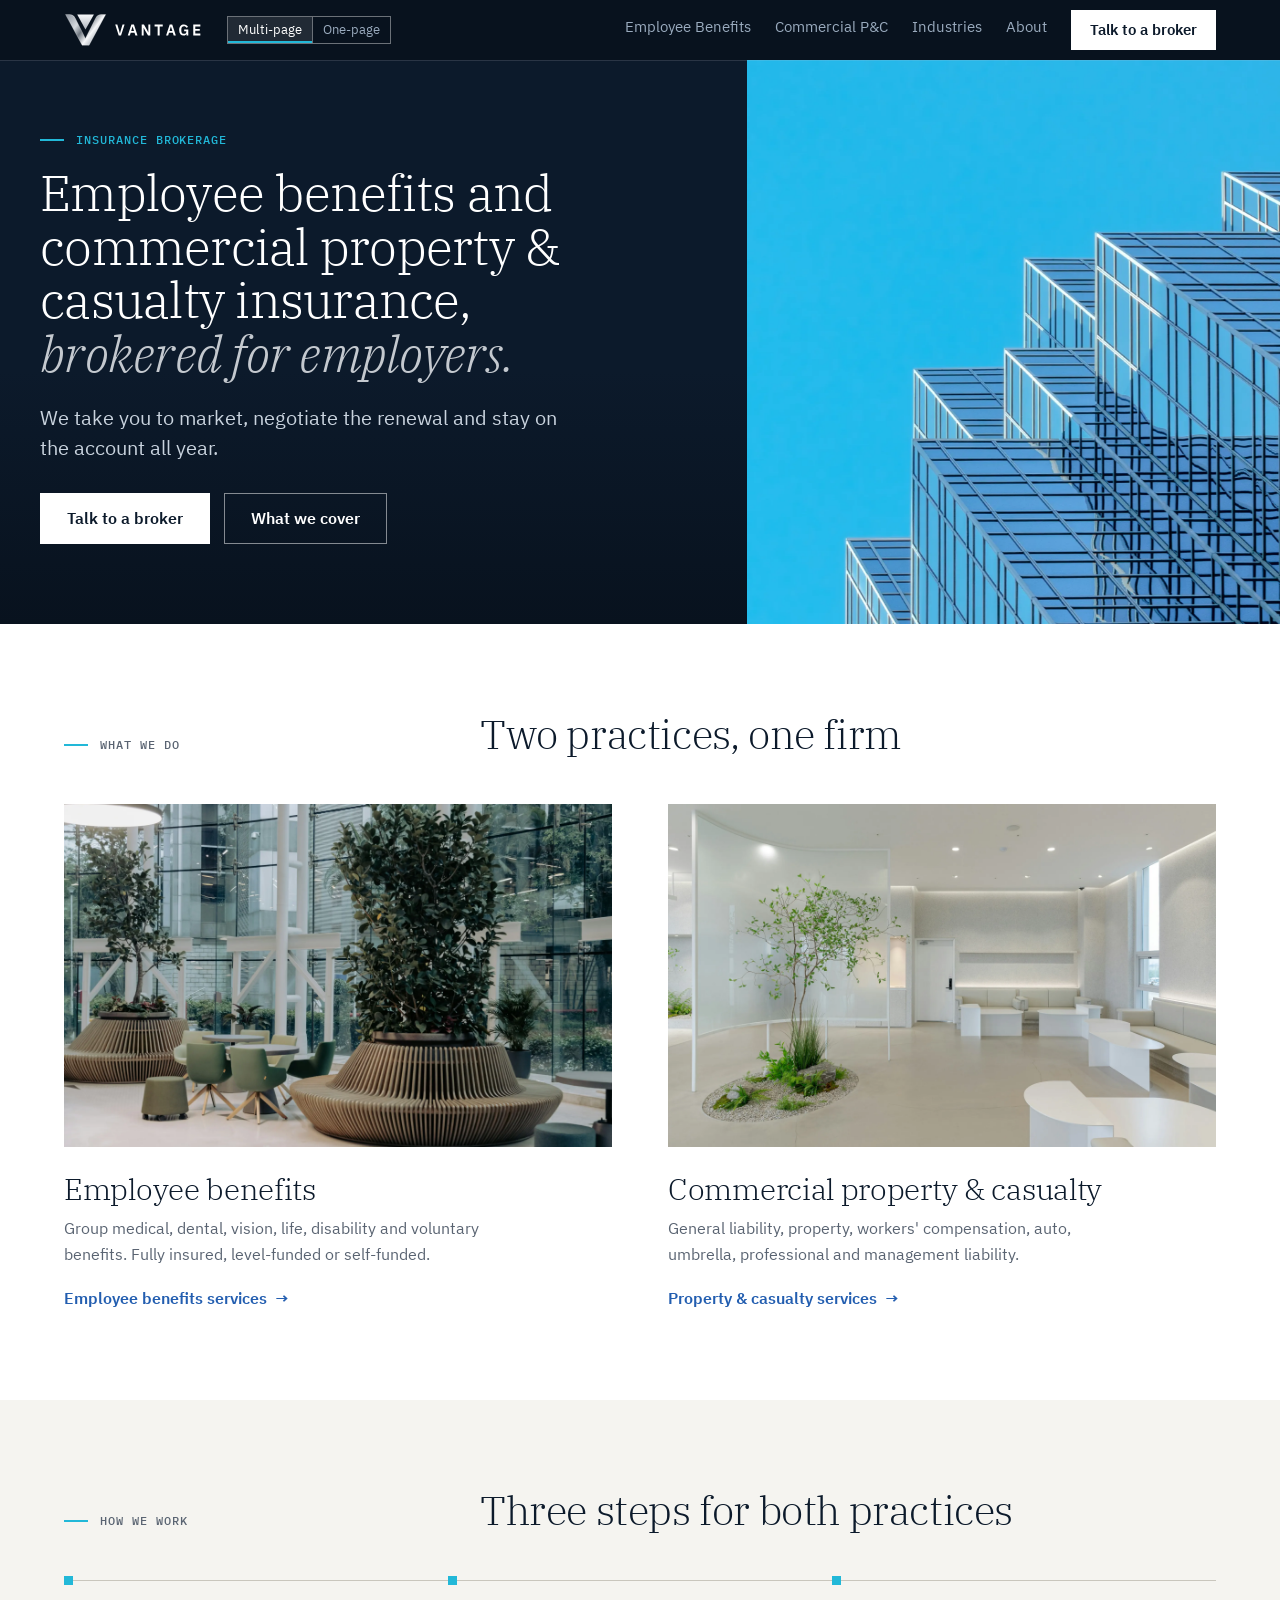
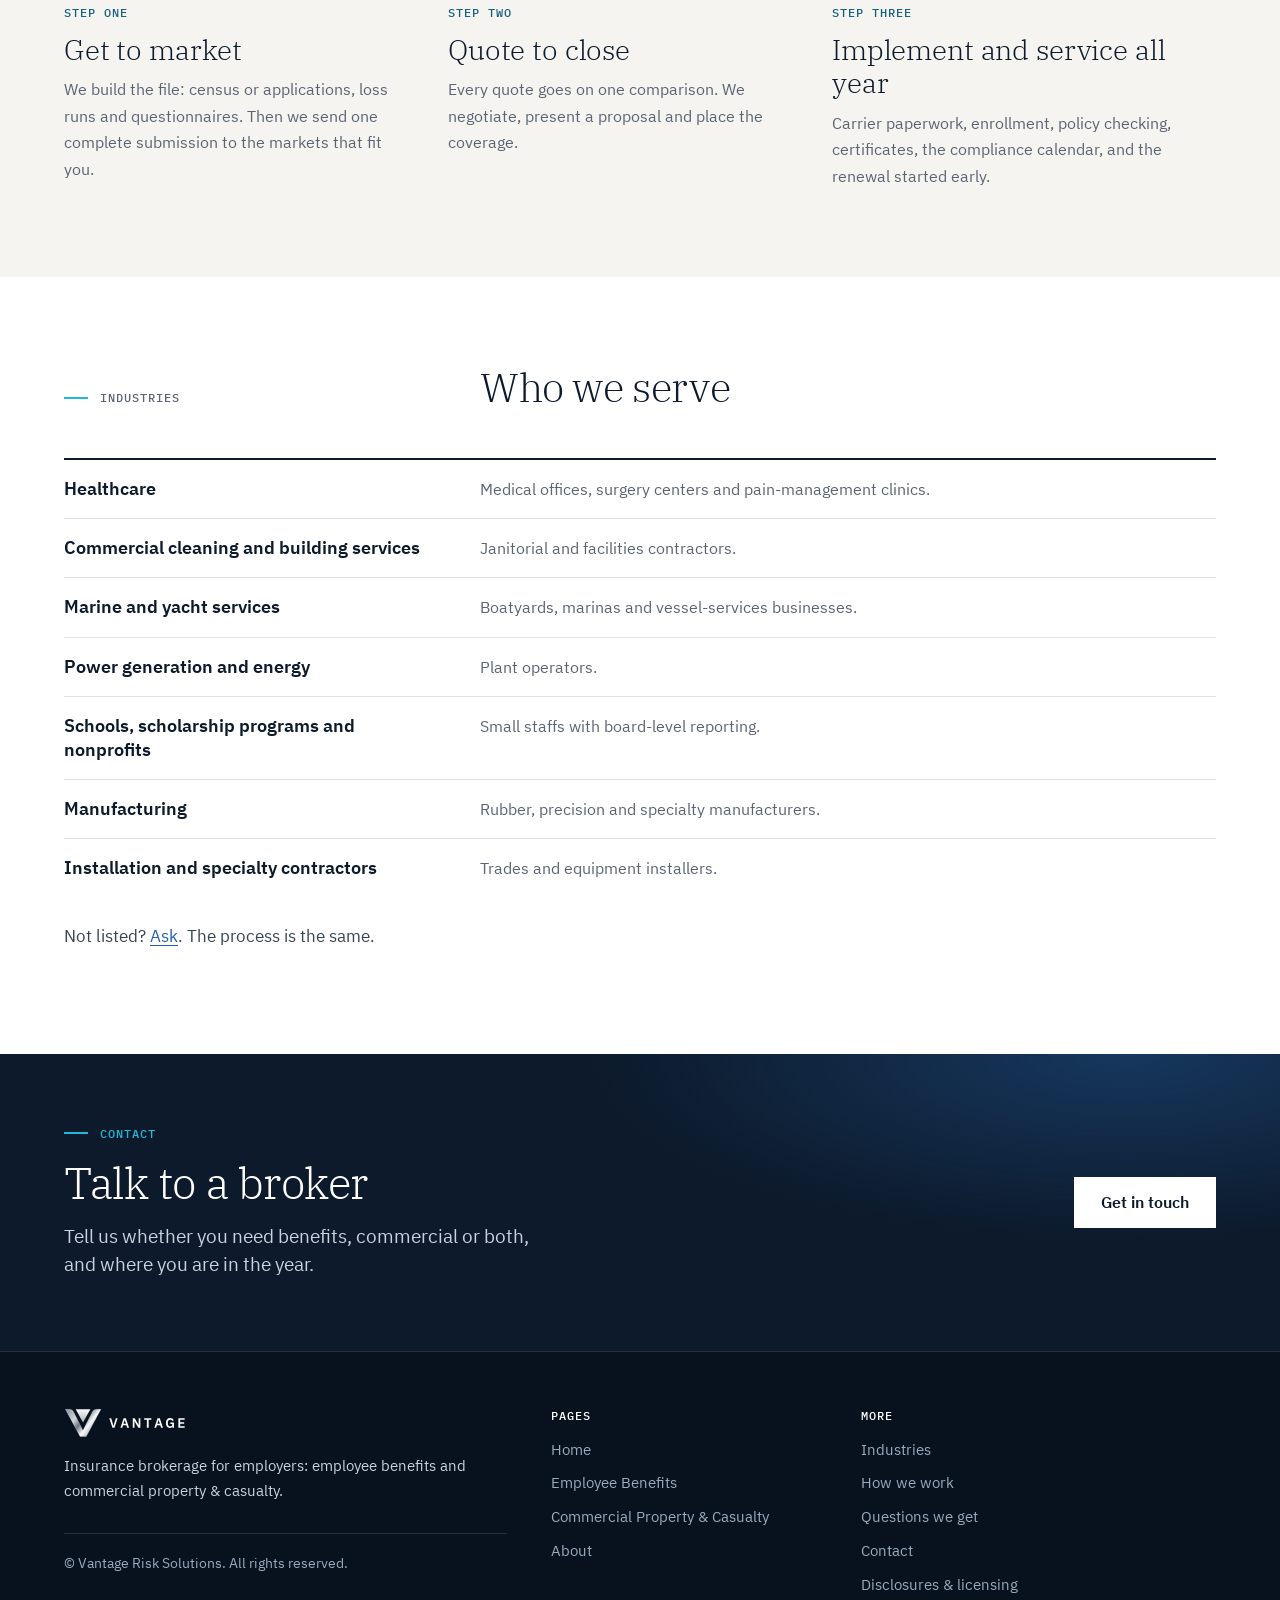
==== commit 92d7a7de: "mobile friendly and cleaner" ====
--- a/index.html
+++ b/index.html
@@ -5,7 +5,7 @@
   <meta name="viewport" content="width=device-width, initial-scale=1">
   <title>Vantage Risk Solutions — Employee Benefits &amp; Commercial Property &amp; Casualty Insurance Brokerage</title>
   <meta name="description" content="Insurance brokerage for employers: group employee benefits and commercial property &amp; casualty, marketed, placed and serviced all year.">
-  <meta name="theme-color" content="#0f2d4f">
+  <meta name="theme-color" content="#08121e">
   <link rel="icon" type="image/svg+xml" href="images/vantage-silver-v/favicon.svg">
   <link rel="icon" type="image/png" sizes="32x32" href="images/vantage-silver-v/favicon-32.png">
   <link rel="apple-touch-icon" href="images/vantage-silver-v/apple-touch-icon.png">
@@ -41,12 +41,12 @@
 <section class="hero hero-lg">
   <div class="hero-inner">
     <div class="hero-copy">
-      <span class="eyebrow">Insurance brokerage for employers</span>
-      <h1>Employee benefits and commercial property &amp; casualty insurance, brokered for employers.</h1>
-      <p class="lede">We take employers to market for group benefits and commercial insurance, negotiate the renewal, and stay on the account all year.</p>
+      <span class="eyebrow">Insurance brokerage</span>
+      <h1>Employee benefits and commercial property &amp; casualty insurance, <em>brokered for employers.</em></h1>
+      <p class="lede">We take you to market, negotiate the renewal and stay on the account all year.</p>
       <div class="hero-actions">
         <a class="btn btn-primary" href="about.html#contact">Talk to a broker</a>
-        <a class="btn btn-secondary" href="#practices">See what we cover</a>
+        <a class="btn btn-secondary" href="#practices">What we cover</a>
       </div>
     </div>
     <div class="hero-photo">
@@ -65,14 +65,14 @@
       <article class="practice-item">
         <img src="images/benefits.webp" width="2400" height="1600" loading="lazy" decoding="async"
              alt="A bright atrium with trees in round wooden planters and green chairs">
-        <h3>Employee Benefits</h3>
-        <p>Group medical, dental, vision, life, disability and voluntary benefits — fully insured, level-funded or self-funded.</p>
+        <h3>Employee benefits</h3>
+        <p>Group medical, dental, vision, life, disability and voluntary benefits. Fully insured, level-funded or self-funded.</p>
         <a class="more" href="employee-benefits.html">Employee benefits services</a>
       </article>
       <article class="practice-item">
         <img src="images/pc.webp" width="2400" height="1600" loading="lazy" decoding="async"
              alt="A bright white clinic waiting area with a small tree and bench seating">
-        <h3>Commercial Property &amp; Casualty</h3>
+        <h3>Commercial property &amp; casualty</h3>
         <p>General liability, property, workers' compensation, auto, umbrella, professional and management liability.</p>
         <a class="more" href="property-casualty.html">Property &amp; casualty services</a>
       </article>
@@ -84,23 +84,23 @@
   <div class="container">
     <div class="section-head">
       <span class="eyebrow">How we work</span>
-      <h2>Three steps, on both sides of the house</h2>
+      <h2>Three steps for both practices</h2>
     </div>
     <div class="how">
       <div>
         <span class="how-num">Step one</span>
         <h3>Get to market</h3>
-        <p>We build the file — census or applications, loss runs, questionnaires — and send one complete submission to the markets that fit you.</p>
+        <p>We build the file: census or applications, loss runs and questionnaires. Then we send one complete submission to the markets that fit you.</p>
       </div>
       <div>
         <span class="how-num">Step two</span>
         <h3>Quote to close</h3>
-        <p>Every response goes on one comparison. We negotiate, present a proposal you can decide from, and place the coverage.</p>
+        <p>Every quote goes on one comparison. We negotiate, present a proposal and place the coverage.</p>
       </div>
       <div>
         <span class="how-num">Step three</span>
         <h3>Implement and service all year</h3>
-        <p>Carrier paperwork, enrollment, policy checking, certificates, the compliance calendar — and the renewal, started early.</p>
+        <p>Carrier paperwork, enrollment, policy checking, certificates, the compliance calendar, and the renewal started early.</p>
       </div>
     </div>
   </div>
@@ -110,7 +110,7 @@
   <div class="container">
     <div class="section-head">
       <span class="eyebrow">Industries</span>
-      <h2>Who we work with</h2>
+      <h2>Who we serve</h2>
     </div>
     <ul class="industries" role="list">
       <li><strong>Healthcare</strong><span>Medical offices, surgery centers and pain-management clinics.</span></li>
@@ -121,7 +121,7 @@
       <li><strong>Manufacturing</strong><span>Rubber, precision and specialty manufacturers.</span></li>
       <li><strong>Installation and specialty contractors</strong><span>Trades and equipment installers.</span></li>
     </ul>
-    <p>Not on the list? <a href="about.html#contact">Ask</a> — the process is the same.</p>
+    <p>Not listed? <a href="about.html#contact">Ask</a>. The process is the same.</p>
   </div>
 </section>
 
@@ -129,7 +129,7 @@
   <div class="container">
     <span class="eyebrow">Contact</span>
     <h2>Talk to a broker</h2>
-    <p class="lede">Tell us which side you need — benefits, commercial, or both — and where you are in the year.</p>
+    <p class="lede">Tell us whether you need benefits, commercial or both, and where you are in the year.</p>
     <p><a class="btn btn-light" href="about.html#contact">Get in touch</a></p>
   </div>
 </section>
@@ -144,7 +144,7 @@
         <img class="brand-logo" src="images/vantage-silver-v/vantage-logo-white.svg" width="180" height="44"
              alt="Vantage Risk Solutions">
       </a>
-      <p>An insurance brokerage for employers: employee benefits and commercial property &amp; casualty.</p>
+      <p>Insurance brokerage for employers: employee benefits and commercial property &amp; casualty.</p>
       <p class="copyright">© Vantage Risk Solutions. All rights reserved.</p>
     </div>
     <nav aria-label="Pages">
--- a/styles.css
+++ b/styles.css
@@ -1,43 +1,93 @@
 /* Vantage Risk Solutions — brokerage website
-   Shared by every page. No external requests of any kind: no fonts, scripts,
-   analytics or images are fetched from anywhere.
-
-   The visual system follows alliant.com, which the firm named as the reference:
-   three surfaces (white, one grey tint, one navy band), square corners
-   everywhere, big headings at regular weight, small heavy eyebrows, generous
-   section padding, and photography shown clean with no scrim over it — text
-   legibility comes from a solid panel BESIDE the photo, never from darkening
-   it. Brand colours are the logo's own. */
+   Shared by every page. Nothing is fetched from anywhere else: the fonts ship
+   from fonts/ beside this file, and there are no scripts, analytics or
+   external images.
+
+   The look is "Editorial Midnight": three dark frames on every page (the hero,
+   the Talk to a broker band and the footer) under a darker top bar, with white
+   and warm-paper content between them. Square corners and ruled indexes; no
+   cards, shadows or icons. IBM Plex Serif Light carries the statements at 28px
+   and up, Plex Sans everything a visitor reads or clicks, Plex Mono the small
+   labels and numerals. Cyan is the one accent: marks only on light surfaces,
+   type only on dark ones. Text never sits on a photo and photos are never
+   darkened; legibility comes from the solid panel beside the photo. Motion
+   never hides text. Brand colours are the logo kit's. */
+
+/* ---------- Fonts: IBM Plex, SIL Open Font License (fonts/OFL.txt) ----------
+   Latin1 subsets from the npm packages @ibm/plex-serif 2.0.0, @ibm/plex-sans 1.1.0
+   and @ibm/plex-mono 2.5.0 (fonts/split/woff2/); the small Pi file carries only
+   the arrow and the tick. File names are case-sensitive on the web host. There is
+   no <link rel="preload">: the checker does not compare one, and file:// dislikes it.
+   To add a weight, copy one block and keep the file name's exact case. */
+@font-face { font-family: 'IBM Plex Serif'; font-style: normal; font-weight: 300; font-display: swap;
+  src: url('fonts/IBMPlexSerif-Light-Latin1.woff2') format('woff2');
+  unicode-range: U+0000, U+000D, U+0020-007E, U+00A0-00FF, U+0131, U+0152-0153, U+02C6, U+02DA, U+02DC, U+2013-2014, U+2018-201A, U+201C-201E, U+2020-2022, U+2026, U+2030, U+2039-203A, U+2044, U+20AC, U+2122, U+2212, U+FB01-FB02; }
+@font-face { font-family: 'IBM Plex Serif'; font-style: italic; font-weight: 300; font-display: swap;
+  src: url('fonts/IBMPlexSerif-LightItalic-Latin1.woff2') format('woff2');
+  unicode-range: U+0000, U+000D, U+0020-007E, U+00A0-00FF, U+0131, U+0152-0153, U+02C6, U+02DA, U+02DC, U+2013-2014, U+2018-201A, U+201C-201E, U+2020-2022, U+2026, U+2030, U+2039-203A, U+2044, U+20AC, U+2122, U+2212, U+FB01-FB02; }
+@font-face { font-family: 'IBM Plex Sans'; font-style: normal; font-weight: 400; font-display: swap;
+  src: url('fonts/IBMPlexSans-Regular-Latin1.woff2') format('woff2');
+  unicode-range: U+0000, U+000D, U+0020-007E, U+00A0-00FF, U+0131, U+0152-0153, U+02C6, U+02DA, U+02DC, U+2013-2014, U+2018-201A, U+201C-201E, U+2020-2022, U+2026, U+2030, U+2039-203A, U+2044, U+20AC, U+2122, U+2212, U+FB01-FB02; }
+@font-face { font-family: 'IBM Plex Sans'; font-style: normal; font-weight: 600; font-display: swap;
+  src: url('fonts/IBMPlexSans-SemiBold-Latin1.woff2') format('woff2');
+  unicode-range: U+0000, U+000D, U+0020-007E, U+00A0-00FF, U+0131, U+0152-0153, U+02C6, U+02DA, U+02DC, U+2013-2014, U+2018-201A, U+201C-201E, U+2020-2022, U+2026, U+2030, U+2039-203A, U+2044, U+20AC, U+2122, U+2212, U+FB01-FB02; }
+/* The arrow on "more" links and the tick in check lists, only. */
+@font-face { font-family: 'IBM Plex Sans'; font-style: normal; font-weight: 600; font-display: swap;
+  src: url('fonts/IBMPlexSans-SemiBold-Pi.woff2') format('woff2');
+  unicode-range: U+2190-2199, U+2713; }
+@font-face { font-family: 'IBM Plex Mono'; font-style: normal; font-weight: 500; font-display: swap;
+  src: url('fonts/IBMPlexMono-Medium-Latin1.woff2') format('woff2');
+  unicode-range: U+0000, U+000D, U+0020-007E, U+00A0-00FF, U+0131, U+0152-0153, U+02C6, U+02DA, U+02DC, U+2013-2014, U+2018-201A, U+201C-201E, U+2020-2022, U+2026, U+2030, U+2039-203A, U+2044, U+20AC, U+2122, U+2212, U+FB01-FB02; }
+/* A metric-matched stand-in while the serif loads, so the headlines barely reflow. */
+@font-face { font-family: 'Plex Serif Fallback'; src: local('Georgia');
+  size-adjust: 103.8%; ascent-override: 98.7%; descent-override: 26.5%; line-gap-override: 0%; }
 
 :root {
-  /* Ink */
-  --ink: #1c2430;        /* headings */
-  --body: #3c4551;       /* body copy — softer than black, as Alliant does */
-  --ink2: #5b6573;       /* secondary */
-  /* Brand — from the lighthouse logo kit, kept when the silver V became the logo */
-  --navy: #173a63;
-  --navy-dark: #0f2d4f;
-  --blue: #2e6fc7;
+  /* Surfaces: three dark, two light */
+  --midnight: #0c1a2b;         /* heroes, the Talk to a broker band, About's Contact */
+  --midnight-deep: #08121e;    /* the top bar and the footer; also the theme-color */
+  --midnight-raised: #13263b;  /* the hero photo cell while the image loads */
+  --paper: #f5f4f0;            /* alternate light sections */
+  --white: #ffffff;
+  /* Ink on light */
+  --ink: #0c1a2b;
+  --body: #384352;
+  --ink2: #5a6472;
+  /* Text on dark */
+  --mist: #c9d3de;
+  --steel-light: #9aabbe;
+  --silver: #c4c9cf;           /* the logo's own colour; the italic phrase in the home headline */
+  /* Lines */
+  --line: #e3e1da;
+  --rule-sep: #c9c6bd;
+  --line-dark: rgba(196,201,207,.16);
+  /* Accent and links. Cyan is 2.36:1 on white: a mark there, never type. */
   --cyan: #22b8d8;
-  --beacon: #f5b82e;
-  --nav-link: #9db4cf;
-  /* Surfaces — only three, plus white */
-  --page: #f6f7f9;
-  --card: #ffffff;
-  --border: #e6e8ec;
+  --cyan-ink: #16607a;         /* the cyan family as type on light */
+  --link: #235eb0;
+  --blue: #2e6fc7;             /* the focus ring on light surfaces */
+  --navy: #173a63;             /* only the band's glow */
+  --navy-dark: #0f2d4f;        /* lighthouse kit, kept for reference */
+  --border-strong: #7d8897;
+  --btn-hover: #1a3350;
+  --btn-light-hover: #e6ecf3;
   /* Placeholders (amber, darkened to clear 4.5:1) */
   --amber: #8a5a00;
   --amber-bg: #faf0d7;
-  --green: #1f8a5b;
-  /* Type — IBM Plex Sans is the brand font (the logo wordmark is Plex
-     SemiBold). It renders wherever installed and falls back to the same
-     humanist class; no font file is fetched. */
+  /* Lighthouse kit, kept for the kit */
+  --beacon: #f5b82e;
+  --violet: #6d4bb6;
+  /* Type */
   --font-sans: 'IBM Plex Sans', system-ui, -apple-system, 'Segoe UI', Roboto, sans-serif;
+  --font-serif: 'IBM Plex Serif', 'Plex Serif Fallback', Georgia, serif;
+  --font-mono: 'IBM Plex Mono', 'Cascadia Mono', Consolas, monospace;
   /* Scale */
   --container: 1200px;
   --gutter: 24px;
   --nav-h: 60px;
-  --pad: 104px;          /* vertical section padding */
+  --pad: 88px;                 /* vertical section padding */
+  --rail: minmax(0, 4fr) minmax(0, 8fr);   /* the one grid every index, ledger and section head shares */
+  --rail-gap: 48px;
 }
 
 /* ---------- Base ---------- */
@@ -46,88 +96,109 @@
 @media (prefers-reduced-motion: no-preference) { html { scroll-behavior: smooth; } }
 body {
   margin: 0;
-  font-family: var(--font-sans);
-  font-size: 18px;
-  line-height: 1.65;
+  font: 400 17px/1.65 var(--font-sans);
+  font-synthesis: style;       /* only 400 and 600 ship: never fake a bold */
   color: var(--body);
-  background: var(--card);
+  background: var(--white);
 }
 img, svg { max-width: 100%; height: auto; display: block; }
-a { color: var(--blue); }
-a:hover { color: var(--navy); }
-
-/* Big and light; never bold the large type. */
+a { color: var(--link); text-underline-offset: 3px; text-decoration-thickness: 1px; }
+a:hover { color: var(--ink); }
+
+/* Statements are serif and light; names are sans and semibold; labels are mono. */
 h1, h2, h3, h4 { color: var(--ink); margin: 0 0 14px; }
-h1, .chapter-title { font-size: clamp(34px, 5vw, 50px); font-weight: 400; letter-spacing: -1px; line-height: 1.12; }
-h2 { font-size: clamp(27px, 3.4vw, 38px); font-weight: 400; letter-spacing: -0.6px; line-height: 1.18; }
-h3 { font-size: 22px; font-weight: 600; letter-spacing: -0.2px; line-height: 1.3; margin-top: 40px; }
-h4 { font-size: 13px; font-weight: 700; text-transform: uppercase; letter-spacing: 0.08em;
-     color: var(--navy); margin: 0 0 12px; }
+h1, .chapter-title, h2 { font-family: var(--font-serif); font-weight: 300; }
+h1, .chapter-title { font-size: clamp(34px, 3.4vw, 46px); line-height: 1.1; letter-spacing: -0.015em; max-width: 20ch; }
+h2 { font-size: clamp(30px, 3.1vw, 40px); line-height: 1.12; letter-spacing: -0.01em; max-width: 30ch; }
+h3 { font-size: 20px; font-weight: 600; line-height: 1.3; letter-spacing: -0.005em; margin-top: 40px; }
+h4 { font: 500 12px/1.3 var(--font-mono); text-transform: uppercase; letter-spacing: 0.08em;
+     color: var(--ink); margin: 0 0 12px; }
 p { margin: 0 0 16px; }
 ul, ol { margin: 0 0 16px; padding-left: 22px; }
 li { margin-bottom: 7px; }
 strong { font-weight: 600; color: var(--ink); }
 address { font-style: normal; }
 :focus-visible { outline: 2px solid var(--blue); outline-offset: 2px; }
+.nav :focus-visible, .hero :focus-visible, .contact :focus-visible, .footer :focus-visible { outline-color: #fff; }
 #main:focus { outline: none; }
 [id] { scroll-margin-top: calc(var(--nav-h) + 16px); }
+/* Every dark surface: bold text and plain links are white there, or the global ink
+   colour above would paint them 1:1 on midnight. A new dark section must join this rule. */
+.hero strong, .contact strong, .footer strong { color: #fff; }
+.hero a:not(.btn) { color: #fff; }
 
 .container { max-width: var(--container); margin: 0 auto; padding: 0 var(--gutter); }
 .skip-link {
   position: absolute; left: 8px; top: -60px; z-index: 200;
-  background: var(--card); color: var(--navy); padding: 8px 12px; border: 1px solid var(--border);
+  background: #fff; color: var(--ink); padding: 8px 12px; border: 1px solid var(--line);
 }
 .skip-link:focus { top: 8px; }
 
-/* Small heavy label above a heading, with the logo's cyan rule under it. */
+/* Small mono label with a short cyan bar in front of it. Cyan text only on dark. */
 .eyebrow {
-  display: block; font-size: 13px; font-weight: 700; text-transform: uppercase;
-  letter-spacing: 0.08em; color: var(--ink2); margin-bottom: 14px;
-}
-.eyebrow::after {
-  content: ""; display: block; width: 34px; height: 3px;
-  background: var(--cyan); margin-top: 10px;
-}
-.lede { font-size: 20px; line-height: 1.55; color: var(--ink2); max-width: 46ch; }
-.section-head { margin-bottom: 48px; }
+  display: block; position: relative; padding-left: 36px;
+  font: 500 12px/1.3 var(--font-mono); text-transform: uppercase; letter-spacing: 0.08em;
+  color: var(--ink2); margin: 0 0 18px;
+}
+.eyebrow::before {
+  content: ""; position: absolute; left: 0; top: calc(.65em - 1px);
+  width: 24px; height: 2px; background: var(--cyan);
+}
+.hero .eyebrow, .contact .eyebrow { color: var(--cyan); }
+.lede { font-size: 19px; line-height: 1.5; color: var(--ink2); max-width: 44ch; }
+/* A section head is one row: the label in the left rail, the statement beside it. */
+.section-head { display: grid; grid-template-columns: var(--rail); column-gap: var(--rail-gap);
+                align-items: baseline; margin-bottom: 48px; }
+.section-head > * { grid-column: 2; }
+.section-head > .eyebrow { grid-column: 1; grid-row: 1; margin: 0; }
+.section-head h2 { margin: 0; }
 .section-head .lede { margin-bottom: 0; }
-.note { font-size: 15px; color: var(--ink2); border-left: 3px solid var(--border);
-        padding-left: 14px; margin-top: 24px; max-width: 62ch; }
+.note { font-size: 15px; line-height: 1.55; color: var(--ink2); max-width: 62ch; margin-top: 28px; }
+.note::before { content: ""; display: block; width: 24px; height: 2px; background: var(--cyan); margin-bottom: 12px; }
 
 /* A fact the team still has to supply. Filling one = deleting the span.
    Must wrap: a long placeholder set nowrap once forced a column wider than a phone. */
 .ph {
   background: var(--amber-bg); color: var(--amber);
-  border: 1px dashed var(--amber); padding: 0 5px; font-weight: 500; font-size: 0.95em;
-}
-
-/* ---------- Buttons — square, one accent ---------- */
+  border: 1px dashed var(--amber); padding: 0 5px; font-weight: 600; font-size: 0.95em;
+  -webkit-box-decoration-break: clone; box-decoration-break: clone;
+}
+
+/* ---------- Buttons — square; every hover states its own text colour ---------- */
 .btn {
   display: inline-block; padding: 14px 26px; border: 1px solid transparent;
   font: inherit; font-weight: 600; font-size: 16px; line-height: 1.3;
   text-decoration: none; cursor: pointer; text-align: center;
-}
-.btn-primary { background: var(--navy); color: #fff; }
-.btn-primary:hover { background: var(--navy-dark); color: #fff; }
-.btn-secondary { background: transparent; color: var(--navy); border-color: #93a8c4; }
-.btn-secondary:hover { background: var(--card); color: var(--navy); border-color: var(--navy); }
-.btn-light { background: var(--card); color: var(--navy); }
-.btn-light:hover { background: #e8f0fb; color: var(--navy); }
-
-/* Text link with an arrow that slides on hover — Alliant's one CTA flourish. */
+  transition: background-color .15s, border-color .15s, color .15s;
+}
+.btn-primary { background: var(--midnight); color: #fff; }
+.btn-primary:hover { background: var(--btn-hover); color: #fff; }
+.btn-secondary { background: transparent; color: var(--ink); border-color: var(--border-strong); }
+.btn-secondary:hover { background: transparent; color: var(--ink); border-color: var(--ink); }
+.btn-light { background: #fff; color: var(--ink); }
+.btn-light:hover { background: var(--btn-light-hover); color: var(--ink); }
+/* On midnight the primary button is white and the secondary a ghost. */
+.hero .btn-primary { background: #fff; color: var(--ink); }
+.hero .btn-primary:hover { background: var(--btn-light-hover); color: var(--ink); }
+.hero .btn-secondary { color: #fff; border-color: rgba(255,255,255,.5); }
+.hero .btn-secondary:hover { background: rgba(255,255,255,.08); border-color: #fff; color: #fff; }
+
+/* Text link with an arrow that slides on hover. The arrow is a real Plex glyph. */
 .more {
   display: inline-block; font-weight: 600; font-size: 16px; text-decoration: none;
-  color: var(--blue);
+  color: var(--link);
 }
 .more::after {
-  content: "→"; display: inline-block; margin-left: 8px;
+  content: "→"; content: "→" / ""; display: inline-block; margin-left: 8px;
   transition: margin-left .2s linear;
 }
-.more:hover { color: var(--navy); }
+.more:hover { color: var(--ink); }
 .more:hover::after { margin-left: 16px; }
 
-/* ---------- Sticky nav ---------- */
-.nav { position: sticky; top: 0; z-index: 100; background: var(--navy-dark); }
+/* ---------- Sticky top bar ----------
+   Only the colours changed here; every metric below is as built. The hairline is a
+   box-shadow, never a border: a border would make the bar 61px. */
+.nav { position: sticky; top: 0; z-index: 100; background: var(--midnight-deep); box-shadow: 0 1px 0 var(--line-dark); }
 .nav .container { display: flex; align-items: center; gap: 24px; min-height: var(--nav-h); }
 /* The logo carries its own wordmark, so the brand is the image alone.
    The kit's rule: 32-48px tall in a header, never below 24px. */
@@ -135,166 +206,227 @@
 .brand-logo { height: 34px; width: auto; }
 .nav nav { margin-left: auto; min-width: 0; }
 .nav-links { list-style: none; margin: 0; padding: 0; display: flex; gap: 24px; }
-.nav-links a { color: var(--nav-link); text-decoration: none; font-size: 15px;
-               font-weight: 500; white-space: nowrap; padding: 4px 0; }
-.nav-links a:hover { color: #fff; }
-.nav-links a[aria-current="page"] { color: #fff; box-shadow: inset 0 -2px 0 var(--cyan); }
+.nav-links a { color: var(--steel-light); text-decoration: none; font-size: 15px;
+               font-weight: 400; white-space: nowrap; padding: 4px 0;
+               background: linear-gradient(currentColor, currentColor) 0 100% / 0 1px no-repeat;
+               transition: background-size .2s, color .15s; }
+.nav-links a:hover { color: #fff; background-size: 100% 1px; }
+.nav-links a[aria-current="page"] { color: #fff; background: none; box-shadow: inset 0 -2px 0 var(--cyan); }
 .nav .btn { flex: 0 0 auto; padding: 9px 18px; font-size: 15px; }
-.nav :focus-visible { outline-color: #fff; }
 /* Multi-page | One-page: one link and one marked-current label, dressed as a square switch; no
-   script. The current layout is marked the way the nav marks the current page (white + cyan rule),
-   so it never competes with the white "Talk to a broker" button. On #0f2d4f: links 6.5:1 ·
-   current #fff on its fill 10.3:1 · cyan rule 4.4:1 on its fill (5.9:1 on the bar) · frame 3.5:1. */
+   script. The current layout is marked the way the bar marks the current page (white + cyan rule),
+   so it never competes with the white "Talk to a broker" button. It stays in Plex Sans: in Mono,
+   row 1 at 320px would be 291px against 288px available. On #08121e: links 8.0:1 · current #fff on
+   its fill 14.5:1 · cyan rule 6.2:1 on its fill · frame 3.8:1. */
 .layout-switch { display: flex; flex: 0 0 auto; border: 1px solid rgba(255,255,255,.4);
-                 font-size: 13px; font-weight: 500; line-height: 18px; white-space: nowrap; }
-.layout-switch > * { padding: 4px 10px; color: var(--nav-link); text-decoration: none; }
+                 font-size: 13px; font-weight: 400; line-height: 18px; white-space: nowrap; }
+.layout-switch > * { padding: 4px 10px; color: var(--steel-light); text-decoration: none; }
 .layout-switch > * + * { border-left: 1px solid rgba(255,255,255,.4); }
 .layout-switch a:hover { color: #fff; background: rgba(255,255,255,.08); }
 .layout-switch [aria-current] { color: #fff; background: rgba(255,255,255,.1);
                                 box-shadow: inset 0 -2px 0 var(--cyan); }
 
-/* ---------- Hero: a solid panel beside a clean photo ----------
+/* ---------- Hero: a midnight panel beside a clean photo ----------
    The photo bleeds to the right edge; the copy's left edge lines up with the
-   container. max() keeps that alignment without the fragile fixed-pixel gutter
-   Alliant uses. The photo is never darkened — contrast comes from the panel. */
-.hero { background: var(--page); padding: 0; }   /* the photo runs edge to edge */
-.hero-inner { display: grid; grid-template-columns: 1fr 1fr; align-items: stretch; }
+   container. max() keeps that alignment without a fragile fixed-pixel gutter.
+   The photo is never darkened — contrast comes from the panel. */
+.hero { background: linear-gradient(180deg, var(--midnight) 55%, var(--midnight-deep)); color: var(--mist); padding: 0; }
+.hero-inner { display: grid; grid-template-columns: minmax(0, 7fr) minmax(0, 5fr); align-items: stretch; }
 .hero-copy {
   align-self: center;
-  padding: 88px 56px 96px max(var(--gutter), calc((100vw - var(--container)) / 2));
+  padding: 64px 56px 72px max(var(--gutter), calc((100vw - var(--container)) / 2));
 }
 /* The cell stretches to the row; the image is absolute so it fills that height
-   whatever the copy does. Definite height is what `object-fit` needs. */
-.hero-photo { position: relative; background: #dfe6ef; }
+   whatever the copy does. Definite height is what `object-fit` needs. overflow
+   keeps the settle animation from widening the page. */
+.hero-photo { position: relative; background: var(--midnight-raised); overflow: hidden; }
 .hero-photo img { position: absolute; inset: 0; width: 100%; height: 100%; object-fit: cover; }
-.hero h1, .hero .chapter-title { margin-bottom: 20px; }
-.hero .lede { margin-bottom: 30px; }
+/* Each photo's crop, by file name, so the four dark heroes do not look alike. */
+.hero-photo img[src$="hero.webp"] { object-position: 60% 40%; }
+.hero-photo img[src$="benefits.webp"] { object-position: 50% 60%; }
+.hero-photo img[src$="pc.webp"] { object-position: 45% 50%; }
+.hero-photo img[src$="about.webp"] { object-position: 35% 50%; }
+.hero h1, .hero .chapter-title { color: #fff; margin-bottom: 18px; }
+.hero h1 em { font-style: italic; color: var(--silver); }
+.hero .lede { color: var(--mist); }
 .hero-actions { display: flex; flex-wrap: wrap; gap: 14px; }
 /* Shorter variant for the interior pages. */
-.hero-sm .hero-inner { min-height: 320px; }
-.hero-sm .hero-copy { padding-top: 56px; padding-bottom: 60px; }
+.hero-sm .hero-inner { min-height: 380px; }
+.hero-sm .hero-copy { padding-top: 64px; padding-bottom: 72px; }
 .hero-sm .lede { margin-bottom: 0; }
+/* Home: the headline measures four lines from 861px up, the italic phrase the whole last line. */
 .hero-lg .hero-inner { min-height: 560px; }
+.hero-lg .hero-copy { padding-top: 72px; padding-bottom: 80px; }
+.hero-lg h1 { font-size: clamp(38px, 3.9vw, 52px); line-height: 1.08; max-width: 20ch; margin-bottom: 22px; }
+.hero-lg .lede { font-size: 20px; margin-bottom: 30px; }
 
 /* ---------- Sections ---------- */
 section { padding: var(--pad) 0; }
-.alt { background: var(--page); }
-/* one-page.html: each former page opens under the same 2px navy rule that groups the line lists
-   (.groups > div); it also parts Employee Benefits' last grey section from the grey P&C hero.
-   After the navy Contact band the band itself does the parting. */
-.chapter { border-top: 2px solid var(--navy); }
-.contact + .chapter { border-top: 0; }
-
-/* Practice cards — no box: photo, gap, title, one sentence, arrow link. */
-.practice { display: grid; grid-template-columns: 1fr 1fr; gap: 56px; }
-.practice-item img { width: 100%; aspect-ratio: 16 / 10; object-fit: cover; }
-.practice-item h2 { font-size: 26px; font-weight: 600; letter-spacing: -0.2px; margin: 26px 0 12px; }
-.practice-item p { font-size: 17px; color: var(--ink2); margin-bottom: 18px; }
-
-/* Line lists — grouped by a navy top rule rather than a card. */
-.groups { display: grid; grid-template-columns: repeat(auto-fit, minmax(min(320px, 100%), 1fr)); gap: 40px 40px; }
-.groups > div { border-top: 2px solid var(--navy); padding-top: 16px; }
-.groups ul { list-style: none; margin: 0; padding: 0; }
-.groups li { margin: 0 0 9px; font-size: 16px; }
-.groups li small { display: block; color: var(--ink2); font-size: 14px; line-height: 1.45; margin-top: 2px; }
-
-/* Tinted blocks for the funding models etc. */
-.tiles { display: grid; grid-template-columns: repeat(3, 1fr); gap: 24px; }
-.tile { background: var(--page); padding: 26px 28px; }
-.alt .tile { background: var(--card); }
-.tile h4 { color: var(--navy); }
-.tile p { margin: 0; font-size: 16px; }
-
-/* Numbered process steps keep their numbers — the order is the point. */
-.steps { padding-left: 26px; max-width: 74ch; }
-.steps li { margin-bottom: 12px; }
-.steps li::marker { color: var(--navy); font-weight: 600; }
+.alt { background: var(--paper); }
+/* one-page.html: each chapter opens on its dark hero, and Disclosures opens on its paper band
+   straight after the dark Contact section, so the dark blocks part the chapters and no rule is drawn. */
+.chapter { border-top: 0; }
+/* The Disclosures title band: quiet paper, a mono label and a serif statement in ink. */
+main > section.alt:first-child, section.alt.chapter { padding: 72px 0 56px; }
+
+/* Practice cards — no box: photo, gap, serif title, one quiet sentence, arrow link. */
+.practice { display: grid; grid-template-columns: repeat(2, minmax(0, 1fr)); gap: 56px; }
+.practice-item img { width: 100%; aspect-ratio: 16 / 10; object-fit: cover; background: var(--paper); }   /* no white void while a lazy photo arrives */
+.practice-item h3 { font: 300 30px/1.2 var(--font-serif); letter-spacing: -0.01em; margin: 24px 0 8px; color: var(--ink); }
+.practice-item p { font-size: 16px; color: var(--ink2); max-width: 44ch; margin-bottom: 16px; }
+
+/* How we work — a timeline: one hairline across the three columns, a cyan square at each start. */
+.how { display: grid; grid-template-columns: repeat(3, minmax(0, 1fr)); gap: 0; }
+.how > div { position: relative; border-top: 1px solid var(--rule-sep); padding: 24px 40px 0 0; }
+.how > div:last-child { padding-right: 0; }
+.how > div::before { content: ""; position: absolute; left: 0; top: -5px; width: 9px; height: 9px; background: var(--cyan); }
+.how-num { display: block; font: 500 12px/1.3 var(--font-mono); text-transform: uppercase;
+           letter-spacing: 0.08em; color: var(--cyan-ink); margin-bottom: 12px; }
+.how h3 { font: 300 28px/1.2 var(--font-serif); margin: 0 0 10px; color: var(--ink); }
+.how p { font-size: 16px; color: var(--ink2); margin: 0; }
+
+/* Industries — a ruled index on the rail: name left, description right. */
+.industries { list-style: none; padding: 0; margin: 0 0 24px; border-top: 2px solid var(--ink); }
+.industries li { display: grid; grid-template-columns: var(--rail); column-gap: var(--rail-gap);
+                 align-items: baseline; margin: 0; padding: 16px 0; border-top: 1px solid var(--line); }
+.industries li:first-child { border-top: 0; }
+.industries li strong { font-size: 18px; line-height: 1.35; color: var(--ink); }
+.industries li span { font-size: 16px; color: var(--ink2); }
+
+/* Line-of-business index — one ruled row per group: the mono label in the rail, the lines
+   flowing inline beside it with a thin rule between them. A line with a <small> aside takes
+   the whole row. The list is pulled 14px left so each wrapped line's first rule lands
+   outside the box and is clipped, while the text starts on the column edge.
+   Never put a link inside a line-of-business li: the list clips its own left edge. */
+.groups { border-top: 2px solid var(--ink); }
+.groups > div { display: grid; grid-template-columns: var(--rail); column-gap: var(--rail-gap);
+                padding: 18px 0 12px; border-top: 1px solid var(--line); }
+.groups > div:first-child { border-top: 0; }
+.groups h4 { margin: 3px 0 0; }
+.groups ul { display: flex; flex-wrap: wrap; list-style: none; padding: 0; margin: 0 0 0 -14px; overflow: hidden; }
+@supports (overflow-x: clip) { .groups ul { overflow: visible; overflow-x: clip; } }   /* clips sideways only: focus rings survive */
+.groups li { margin: 0 0 6px -1px; padding: 0 14px; border-left: 1px solid var(--rule-sep);
+             font-size: 16px; line-height: 1.5; color: var(--body); }
+.groups li:has(small) { flex-basis: 100%; }
+.groups li small { display: block; font-size: 14px; line-height: 1.45; color: var(--ink2); margin-top: 1px; }
+
+/* Funding — three open columns under an ink rule, parted by hairlines. */
+.tiles { display: grid; grid-template-columns: repeat(3, minmax(0, 1fr)); gap: 0; border-top: 2px solid var(--ink); }
+.tile { background: none; padding: 20px 28px 4px; }
+.tile:first-child { padding-left: 0; }
+.tile + .tile { border-left: 1px solid var(--line); }
+.tile h4 { font: 600 18px/1.3 var(--font-sans); text-transform: none; letter-spacing: 0; color: var(--ink); margin: 0 0 8px; }
+.tile p { margin: 0; font-size: 16px; color: var(--ink2); }
+/* Group sizes — three columns on the same geometry as the funding columns above. */
+.sizes { list-style: none; padding: 0; margin: 0; display: grid; grid-template-columns: repeat(3, minmax(0, 1fr)); column-gap: 0; }
+.sizes li { margin: 0; padding: 14px 28px 0; border-top: 1px solid var(--line); font-size: 16px; line-height: 1.55; color: var(--ink2); }
+.sizes li:first-child { padding-left: 0; }
+.sizes li + li { border-left: 1px solid var(--line); }
+
+/* Numbered service steps — two columns under an ink rule, mono numerals hanging in the
+   gutter, a hairline under every step (so column 2 never needs a "first in column" rule).
+   The native marker keeps the list semantics; old Safari shows "1." instead of "01". */
+@counter-style vantage-steps { system: extends decimal-leading-zero; suffix: "  "; }
+.steps { list-style-type: vantage-steps; padding: 0 0 0 44px; margin: 0; max-width: none;
+         columns: 2 26rem; column-gap: 88px; border-top: 2px solid var(--ink); }
+.steps li { break-inside: avoid; margin: 0; padding: 14px 0; border-bottom: 1px solid var(--line);
+            font-size: 16px; line-height: 1.55; color: var(--ink2); }
+.steps li::marker { font: 500 13px var(--font-mono); color: var(--cyan-ink); }
 .steps li strong { color: var(--ink); }
 
 .two-col { display: grid; grid-template-columns: 1fr 1fr; gap: 48px; }
+.two-col h4 { padding-bottom: 10px; border-bottom: 1px solid var(--line); margin-bottom: 16px; }
 .checks { list-style: none; padding: 0; margin: 0; }
-.checks li { position: relative; padding-left: 28px; margin-bottom: 10px; font-size: 16px; }
-.checks li::before { content: "✓"; position: absolute; left: 0; top: 0; color: var(--green); font-weight: 700; }
-
-/* Industries */
-.industries { list-style: none; padding: 0; margin: 0 0 24px;
-              display: grid; grid-template-columns: repeat(auto-fit, minmax(min(260px, 100%), 1fr)); gap: 28px 32px; }
-.industries li { border-top: 1px solid var(--border); padding-top: 14px; }
-.industries li strong { display: block; color: var(--ink); font-size: 17px; margin-bottom: 2px; }
-.industries li span { font-size: 15px; color: var(--ink2); }
-
-/* How we work */
-.how { display: grid; grid-template-columns: repeat(3, 1fr); gap: 40px; }
-/* Navy, not cyan: cyan is 2.36:1 on white — fine for a rule, not for type. */
-.how-num { display: block; font-size: 13px; font-weight: 700; letter-spacing: 0.08em;
-           color: var(--navy); margin-bottom: 10px; text-transform: uppercase; }
-.how h3 { margin-top: 0; font-size: 21px; }
-.how p { font-size: 16px; color: var(--ink2); margin: 0; }
-
-/* FAQ */
-.faq h3 { font-size: 19px; margin-top: 34px; }
-.faq h3:first-of-type { margin-top: 0; }
-.faq p { max-width: 68ch; }
-
-/* About */
-.about-grid { display: grid; grid-template-columns: 5fr 7fr; gap: 56px; align-items: start; }
+.checks li { position: relative; padding-left: 28px; margin: 0 0 10px; font-size: 16px; line-height: 1.55; }
+.checks li::before { content: "✓"; content: "✓" / ""; position: absolute; left: 0; top: 0;
+                     font-weight: 600; color: var(--cyan-ink); }
+/* Only a list that sits directly in the container splits in two (P&C's Between renewals). */
+.container > .checks { columns: 2 22rem; column-gap: 56px; }
+.container > .checks li { break-inside: avoid; }
+
+/* FAQ — a two-column ledger on the rail: question left, answer right, every answer visible.
+   One question = one <h3> + one <p>. The columns are pinned, so a stray second <p> stacks
+   under its answer and the next question starts a fresh row. */
+.faq .container { display: grid; grid-template-columns: var(--rail); column-gap: var(--rail-gap); }
+.faq .section-head { grid-column: 1 / -1; }
+.faq h3 { grid-column: 1; margin: 0; padding: 20px 0; border-top: 1px solid var(--line); font-size: 17px; line-height: 1.4; }
+.faq p { grid-column: 2; margin: 0; padding: 20px 0 16px; font-size: 16px; line-height: 1.6; max-width: 62ch; }
+.faq h3 + p { border-top: 1px solid var(--line); }
+.faq h3:first-of-type, .faq h3:first-of-type + p { border-top: 2px solid var(--ink); }
+
+/* About — the rail again; the label and name stay beside the text on desktop. */
+.about-grid { display: grid; grid-template-columns: var(--rail); column-gap: var(--rail-gap); align-items: start; }
 .about-grid > div { min-width: 0; }
-.partners { margin-top: 40px; padding-top: 28px; border-top: 1px solid var(--border); }
+.about-grid > div:first-child { position: sticky; top: calc(var(--nav-h) + 24px); }
+.partners { margin-top: 40px; padding-top: 28px; border-top: 1px solid var(--line); }
 .partners h3 { margin-top: 0; }
 
-/* Contact band — the one navy section */
-.contact { background: var(--navy-dark); color: #fff; }
+/* Contact — midnight with one static navy glow, top right, away from the text. */
+.contact { background: radial-gradient(60% 90% at 88% 0%, rgba(23,58,99,.9), transparent 70%), var(--midnight);
+           color: var(--mist); }
 .contact h2, .contact h3 { color: #fff; }
-.contact .eyebrow { color: #c4d4e6; }
-.contact .lede { color: #d3deea; }
+.contact h2 { font-size: clamp(32px, 3.4vw, 44px); }
+.contact .lede { color: var(--mist); }
 .contact a { color: #fff; }
-/* ...but the light button keeps navy text: `.contact a` would otherwise win on
+/* ...but the light button keeps ink text: `.contact a` would otherwise win on
    specificity and paint white-on-white. */
-.contact .btn-light { color: var(--navy); }
-.contact .btn-light:hover { color: var(--navy); }
+.contact .btn-light { color: var(--ink); }
+.contact .btn-light:hover { color: var(--ink); }
+/* The three Talk to a broker bands (no id) are one compact row with the button on the right;
+   About's #contact stacks. The band markup is identical on its three pages. */
+.contact:not(#contact) { padding: 72px 0; }
+.contact:not(#contact) .container { display: grid; grid-template-columns: minmax(0, 1fr) auto;
+                                    column-gap: 48px; align-items: center; }
+.contact:not(#contact) .container > * { grid-column: 1; }
+.contact:not(#contact) .lede { margin-bottom: 0; }
+.contact:not(#contact) .container > p:last-child { grid-column: 2; grid-row: 1 / span 3; margin: 0; }
 .contact address { display: grid; grid-template-columns: repeat(auto-fit, minmax(min(210px, 100%), 1fr));
-                   gap: 20px 28px; margin: 32px 0 40px; }
-.contact address > div { border-top: 1px solid rgba(255,255,255,.22); padding-top: 12px; }
-.contact address span:first-child { display: block; font-size: 12px; text-transform: uppercase;
-                                    letter-spacing: 0.08em; color: var(--nav-link); margin-bottom: 4px; }
-.contact .checks li::before { color: #7fd1a5; }
-.phi { background: rgba(255,255,255,.07); border-left: 3px solid var(--beacon);
-       padding: 14px 18px; margin-top: 8px; font-size: 16px; }
-.contact :focus-visible { outline-color: #fff; }
-
-/* Footer — compact; the disclosures live on legal.html */
-.footer { background: var(--navy-dark); color: #d3deea; border-top: 1px solid rgba(255,255,255,.1);
+                   gap: 20px 28px; margin: 32px 0 48px; }
+.contact address > div { border-top: 1px solid var(--line-dark); padding-top: 14px; color: #fff; font-size: 17px; }
+.contact address span:first-child { display: block; font: 500 12px/1.3 var(--font-mono); text-transform: uppercase;
+                                    letter-spacing: 0.08em; color: var(--steel-light); margin-bottom: 6px; }
+.contact .two-col > div { border-top: 1px solid var(--line-dark); padding-top: 24px; }
+.contact .two-col h3 { font-size: 18px; margin: 0 0 14px; }
+.contact .checks li { color: var(--mist); }
+.contact .checks li::before { color: var(--cyan); }
+
+/* Footer — one step darker than the band, under a hairline; the disclosures live on legal.html */
+.footer { background: var(--midnight-deep); color: var(--mist); border-top: 1px solid var(--line-dark);
           padding: 56px 0 36px; font-size: 15px; }
 .footer .container { display: grid; grid-template-columns: 5fr 3fr 4fr; gap: 44px; }
-.footer h3 { color: #fff; font-size: 13px; text-transform: uppercase; letter-spacing: 0.08em;
-             margin: 0 0 14px; font-weight: 700; }
+.footer h3 { font: 500 12px/1.3 var(--font-mono); text-transform: uppercase; letter-spacing: 0.08em;
+             color: #fff; margin: 0 0 14px; }
 .footer ul { list-style: none; margin: 0; padding: 0; }
 .footer li { margin-bottom: 9px; }
-.footer a { color: var(--nav-link); text-decoration: none; }
+.footer a { color: var(--steel-light); text-decoration: none; transition: color .15s; }
 .footer a:hover { color: #fff; }
 .footer .brand { margin-bottom: 16px; }
 .footer .brand-logo { height: 30px; }
 .footer p { font-size: 15px; }
-.copyright { margin-top: 30px; padding-top: 18px; border-top: 1px solid rgba(255,255,255,.1);
-             color: var(--nav-link); font-size: 14px; }
-
-/* Legal page */
-.legal h3 { font-size: 19px; margin-top: 36px; }
-.legal h3:first-of-type { margin-top: 0; }
-.legal p { max-width: 70ch; font-size: 16px; }
+.footer .copyright { margin-top: 30px; padding-top: 18px; border-top: 1px solid var(--line-dark);
+                     color: var(--steel-light); font-size: 14px; }   /* .footer p would otherwise keep it at 15px */
+
+/* Legal page — the same ledger as the FAQ; counsel's words untouched. One clause = one <h3> + one <p>. */
+.legal .container { display: grid; grid-template-columns: var(--rail); column-gap: var(--rail-gap); }
+.legal h3 { grid-column: 1; margin: 0; padding: 20px 0; border-top: 1px solid var(--line); font-size: 17px; line-height: 1.4; }
+.legal p { grid-column: 2; margin: 0; padding: 20px 0 16px; font-size: 16px; max-width: 70ch; }
+.legal h3 + p { border-top: 1px solid var(--line); }
+.legal h3:first-of-type, .legal h3:first-of-type + p { border-top: 2px solid var(--ink); }
 
 /* ---------- Responsive ---------- */
 @media (max-width: 1024px) {
-  :root { --pad: 78px; }
+  :root { --pad: 72px; }
   .about-grid { grid-template-columns: 1fr; gap: 18px; }
+  .about-grid > div:first-child { position: static; }
   .footer .container { grid-template-columns: 1fr 1fr; }
   .practice { gap: 40px; }
 }
-/* Logo + layout switch + four links + button need ~932px of content in Segoe UI, ~985px in wider
-   system fonts (SF, Plex) and ~1015px in DejaVu/Verdana. At 1100px and below the bar is two rows:
-   logo, switch and button, then the links as a horizontal scroll strip. No burger, no script —
-   every link stays a real anchor. Two rows = 56 + 29.7 + 10 = 95.7px, so --nav-h 96px keeps
-   anchor targets clear of it. */
+/* Logo + layout switch + four links + button need ~943px of content in Plex Sans (shipped; links at
+   weight 400, measured from the font) and ~932px in Segoe UI while the font loads. At 1100px and
+   below the bar is two rows: logo, switch and button, then the links as a horizontal scroll strip.
+   No burger, no script — every link stays a real anchor. Two rows of content = 56 + 28.05 + 10 =
+   94.05px (the strip's line box is the 17px body strut × 1.65), and min-height holds the bar at
+   --nav-h 96px, so anchor targets stay clear of it. */
 @media (max-width: 1100px) {
   :root { --nav-h: 96px; }
   .nav .container { flex-wrap: wrap; gap: 0 12px; }
@@ -312,19 +444,70 @@
   .hero-photo { aspect-ratio: 16 / 9; }   /* definite height for the absolute img */
   .hero-copy { padding: 40px var(--gutter) 48px; }
   .hero-sm .hero-copy { padding-top: 36px; padding-bottom: 40px; }
-  .practice, .tiles, .how, .two-col { grid-template-columns: 1fr; }
+  .hero-lg .hero-copy { padding-top: 40px; padding-bottom: 48px; }
+  .practice, .tiles, .how, .two-col, .sizes { grid-template-columns: 1fr; }
   .practice { gap: 48px; }
+  .section-head { display: block; }
+  .section-head > .eyebrow { margin-bottom: 18px; }
+  .how > div { padding: 24px 0 28px; }
+  .tile, .tile:first-child { padding: 16px 0; }
+  .tile + .tile { border-left: 0; border-top: 1px solid var(--line); }
+  .sizes li, .sizes li:first-child { padding: 14px 0; }
+  .sizes li + li { border-left: 0; }
+  .steps { columns: auto; }
+  .faq .container, .legal .container { display: block; }
+  .faq h3, .legal h3 { padding: 20px 0 6px; }
+  .faq h3 + p, .legal h3 + p { border-top: 0; padding-top: 0; }
+  .faq h3:first-of-type + p, .legal h3:first-of-type + p { border-top: 0; }   /* the desktop first-of-type rule (0,2,2) would otherwise draw a second heavy rule here */
+  .contact:not(#contact) .container { display: block; }
+  .contact:not(#contact) .container > p:last-child { margin-top: 24px; }
+  /* Phones: even lines on statements, no one-word last lines in copy. Engines without text-wrap keep
+     today's breaks. The hand-tuned four-line home headline (.hero-lg h1) is left out, and the Disclosures
+     title only loses an orphan (balance would re-break its two lines). */
+  .hero-sm h1, .hero-sm .chapter-title, h2:not(.chapter-title), .industries li strong { text-wrap: balance; }
+  /* The Disclosures title only loses an orphan. The FAQ questions keep default breaking: both balance and
+     pretty broke "self-funded" / "level-funded" at the hyphen, which reads worse than a short last line. */
+  main > section.alt:first-child h1, section.alt.chapter .chapter-title { text-wrap: pretty; }
+  /* Body copy: no single-word last lines. The steps and group sizes stay out: pretty moved their em dash
+     to the start of a line. */
+  .lede, .practice-item p, .how p, .industries li span, .tile p, .checks li, .groups li small,
+  .faq p, .legal p, .note { text-wrap: pretty; }
 }
 @media (max-width: 760px) {
-  :root { --gutter: 16px; --pad: 64px; }
-  .lede { font-size: 18px; }
-  .footer .container { grid-template-columns: 1fr; gap: 30px; }
+  :root { --gutter: 16px; --pad: 56px; }
+  .lede { font-size: 17px; }
+  /* Stacked footer: the brand cell dissolves so its three parts become grid rows and the copyright can
+     close the page; the links get 44px rows. DOM and focus order are unchanged. */
+  .footer .container { grid-template-columns: 1fr; gap: 0; }
+  .footer .container > div:first-child { display: contents; }
+  .footer .container > div:first-child > p:not(.copyright) { margin: 0 0 32px; }
+  .footer nav + nav { margin-top: 20px; }
+  .footer nav h3 { margin-bottom: 4px; }                      /* the first link's 10px padding supplies the rest */
+  .footer nav li { margin-bottom: 0; }
+  .footer nav a { display: inline-block; padding: 10px 0; }   /* 24.75 + 20 = 44.75px per link; scoped to nav so a.brand keeps its flex box */
+  .footer .copyright { order: 1; margin: 28px 0 0; text-wrap: balance; }   /* keeps its hairline, now the last row; no lone "reserved." */
   .btn { display: block; width: 100%; }
   .nav .btn, .more { display: inline-block; width: auto; }
-}
-/* Phones: logo + switch + button need ~480px; a phone has 288-398. The switch stays beside the
-   logo; the empty ::after ends row 1; row 2 is the link strip with the button at its end, so the
-   bar stays 96px. The fade tells you the strip scrolls.
+  /* Thumb-sized hit boxes without moving anything: the negative margin cancels the padding. */
+  .more { padding: 10px 0; margin: -10px 0; }
+  .industries + p a { padding: 11px 6px; margin: 0 -6px; }   /* 22 + 22 = 44px */
+  .groups > div { grid-template-columns: 1fr; row-gap: 8px; }
+  .industries li { grid-template-columns: 1fr; row-gap: 2px; }
+  .contact:not(#contact) { padding: 56px 0; }
+  /* Phone rhythm: a head belongs to what follows it, so the head-to-content gap sits well under the
+     56px section padding. */
+  .section-head { margin-bottom: 36px; }
+  .about-grid { gap: 22px; }               /* 14px h2 margin + 22 = the same 36 */
+  .two-col { gap: 36px; }
+  /* The Disclosures title band follows the phone rhythm (its desktop padding is fixed pixels). */
+  main > section.alt:first-child, section.alt.chapter { padding: 56px 0 40px; }
+  main > section.alt:first-child h1, section.alt.chapter .chapter-title { margin-bottom: 0; }
+  .legal { padding-top: 40px; }
+}
+/* Phones: logo + switch + button need ~480px; a phone has 288-398. Row 1 is the logo with the switch
+   at its right end; the empty ::after ends row 1; row 2 is the link strip with the button at its end.
+   Row 1 is 52px and row 2 the 43.5px button (42.2px at 400 and below): 95.5px of content inside the
+   96px min-height. The fade tells you the strip scrolls.
    Keep the nav's own margins at 0: a flex item's basis + margin-left + the 12px column gap must
    be > 0, or it joins the ::after's line and the button drops to a third row. The bleed to the
    screen edge goes on the list instead. */
@@ -339,15 +522,61 @@
                        mask-image: linear-gradient(to right, #000 calc(100% - 32px), transparent); }
   /* Keyboard users: no fade while a link in the strip has focus, so its focus ring is never faded out. */
   .nav-links:focus-within { -webkit-mask-image: none; mask-image: none; }
+  /* Thumb targets. Row 1 goes 56 -> 52 so the button can be 43.5px on row 2 (52 + 43.5 = 95.5 < 96).
+     No width, margin or flex basis changes, so the ::after break and the button's row are as built. */
+  .nav .brand { min-height: 52px; }
+  .layout-switch { margin-left: auto; }                   /* row 1 balances like row 2: brand left, control right */
+  .layout-switch > * { padding: 5px 10px; }               /* 30px frame: a badge, not a peer of the button */
+  .layout-switch a, .nav-links a { position: relative; }  /* invisible hit areas below: no paint, no layout */
+  .layout-switch a::before { content: ""; position: absolute; inset: -8px 0; }        /* 28 + 16 = 44px, inside the 52px row */
+  .nav-links a::before { content: ""; position: absolute; left: 0; right: 0; top: -4px; bottom: -5px; }   /* ~37px, within the strip's 38px box, so it can never scroll */
+  .nav .btn { padding: 11px 18px; }                       /* 19.5 + 22 + 2 = 43.5px; width and row unchanged */
 }
 @media (max-width: 400px) {
   .brand-logo { height: 28px; }     /* still above the kit's 24px floor */
-  .nav .btn { padding: 8px 14px; font-size: 14px; }
-  .layout-switch { font-size: 12px; }
-  .layout-switch > * { padding: 4px 7px; }
-}
-
-/* ---------- Motion and print ---------- */
+  .nav .btn { padding: 11px 12px; font-size: 14px; }      /* 18.2 + 22 + 2 = 42.2px; 4px given back to the strip */
+  .layout-switch { font-size: 12px; margin-left: 4px; }   /* beside the logo again: right-aligned over the button it read as a stacked pair */
+  .layout-switch > * { padding: 5px 7px; }
+  /* The strip at the narrowest phones: tighter gap and smaller links, and a longer fade so the second
+     link dissolves instead of showing two cut letters against the button. */
+  .nav-links { gap: 16px;
+               -webkit-mask-image: linear-gradient(to right, #000 calc(100% - 40px), transparent);
+                       mask-image: linear-gradient(to right, #000 calc(100% - 40px), transparent); }
+  .nav-links a { font-size: 14px; }                       /* the li's 17px strut still sets the line box */
+}
+/* Phone type and indexes; kept apart from the bar blocks above, which stay as built.
+   One serif ramp: the home headline (32px, then 30px) is the top of it; interior and chapter titles
+   match it instead of holding the 34px clamp floor; the band's statement sits with the section
+   statements; card and timeline titles step under them: 32 / 30 / 26 / 24, then 30 / 28 / 26 / 24. */
+@media (max-width: 580px) {
+  .hero-lg h1 { font-size: 32px; }
+  h1, .chapter-title { font-size: 32px; }      /* .hero-lg h1 above still outranks h1: Home keeps its own rule */
+  .contact h2 { font-size: 30px; }
+  .hero-lg .lede { font-size: 18px; }          /* the 760px .lede rule loses to this selector on specificity */
+  .practice-item h3 { font-size: 26px; }
+  .how h3 { font-size: 24px; }
+  /* Line-of-business index on phones: one name per row, as it already renders at 320. The -14px pull, the
+     left rule and the clip exist only for the inline flow, so all three come off; the 2px and 1px rules stay. */
+  .groups ul { display: block; margin-left: 0; overflow: visible; overflow-x: visible; }
+  .groups li { margin: 0 0 6px; padding: 0; border-left: 0; }
+  .groups li:last-child { margin-bottom: 0; }
+  .groups > div { padding: 16px 0 14px; }
+}
+@media (max-width: 400px) {
+  .hero-lg h1 { font-size: 30px; }
+  h1, .chapter-title { font-size: 30px; }
+  h2, .contact h2 { font-size: 28px; }         /* .chapter-title still beats h2, so chapter titles stay 30 */
+  .steps { padding-left: 36px; }               /* two 13px mono digits + the two-space suffix need ~31px */
+}
+
+/* ---------- Motion, print, forced colours ----------
+   No element that carries text may start at opacity 0 or off-screen; no scroll-driven reveals. */
+@media (prefers-reduced-motion: no-preference) {
+  .hero-photo img { animation: settle 1.2s cubic-bezier(.2, .7, .2, 1) both; }   /* transform only: a capture at load still shows the photo */
+  .hero .eyebrow::before { transform-origin: left; animation: grow .6s .15s cubic-bezier(.2, .7, .2, 1) both; }
+}
+@keyframes settle { from { transform: scale(1.04); } }
+@keyframes grow { from { transform: scaleX(0); } }
 @media (prefers-reduced-motion: reduce) {
   html { scroll-behavior: auto; }
   *, *::before, *::after { transition: none !important; animation: none !important; }
@@ -358,10 +587,31 @@
   section { padding: 18pt 0; }
   .tile, .industries li, .groups > div, .steps > li { break-inside: avoid; }
   .chapter { break-before: page; border-top: 0; }
-  .tile { background: #fff; border: 1px solid #999; }
+  .tile { background: #fff; }
   .hero-copy { padding: 0 0 12pt !important; }
   .contact, .footer { background: #fff; color: #000; }
   .contact h2, .contact h3, .footer h3 { color: #000; }
   .contact .lede, .contact .eyebrow, .contact address span:first-child,
   .copyright, .footer a, .contact a { color: #000 !important; }
-}
+  /* Every dark frame prints white with black text; columns print single; the line index prints as a list. */
+  .hero, .contact, .footer, .alt { background: #fff !important; background-image: none !important; color: #000; }
+  .hero-inner { display: block; min-height: 0 !important; }
+  .hero h1, .hero .chapter-title, .hero h1 em, .hero .lede, .eyebrow, .how-num, .contact li,
+  .contact address > div, .hero strong, .contact strong, .footer p, .checks li::before { color: #000 !important; }
+  .eyebrow::before, .note::before, .how > div::before { display: none; }
+  .eyebrow { padding-left: 0; }
+  .steps, .container > .checks { columns: auto; }
+  .groups ul { overflow: visible; margin-left: 0; }
+  .groups li { border-left: 0; padding: 0 12px 0 0; }
+  .groups li:not(:last-child):not(:has(small))::after { content: ";"; }
+  .about-grid > div:first-child { position: static; }
+  .hero-photo img, .hero .eyebrow::before { animation: none !important; transform: none !important; opacity: 1 !important; }
+  .faq h3, .legal h3 { break-after: avoid; }
+  .steps li, .industries li, .groups > div { break-inside: avoid; }
+  .contact:not(#contact), main > section.alt:first-child, section.alt.chapter, .legal { padding: 18pt 0 !important; }
+  .contact:not(#contact) .container { display: block !important; }
+}
+@media (forced-colors: active) {
+  .eyebrow::before, .note::before, .how > div::before { forced-color-adjust: none; background: CanvasText; }
+  .nav-links a[aria-current="page"], .layout-switch [aria-current] { text-decoration: underline 2px; text-underline-offset: 4px; }
+}
